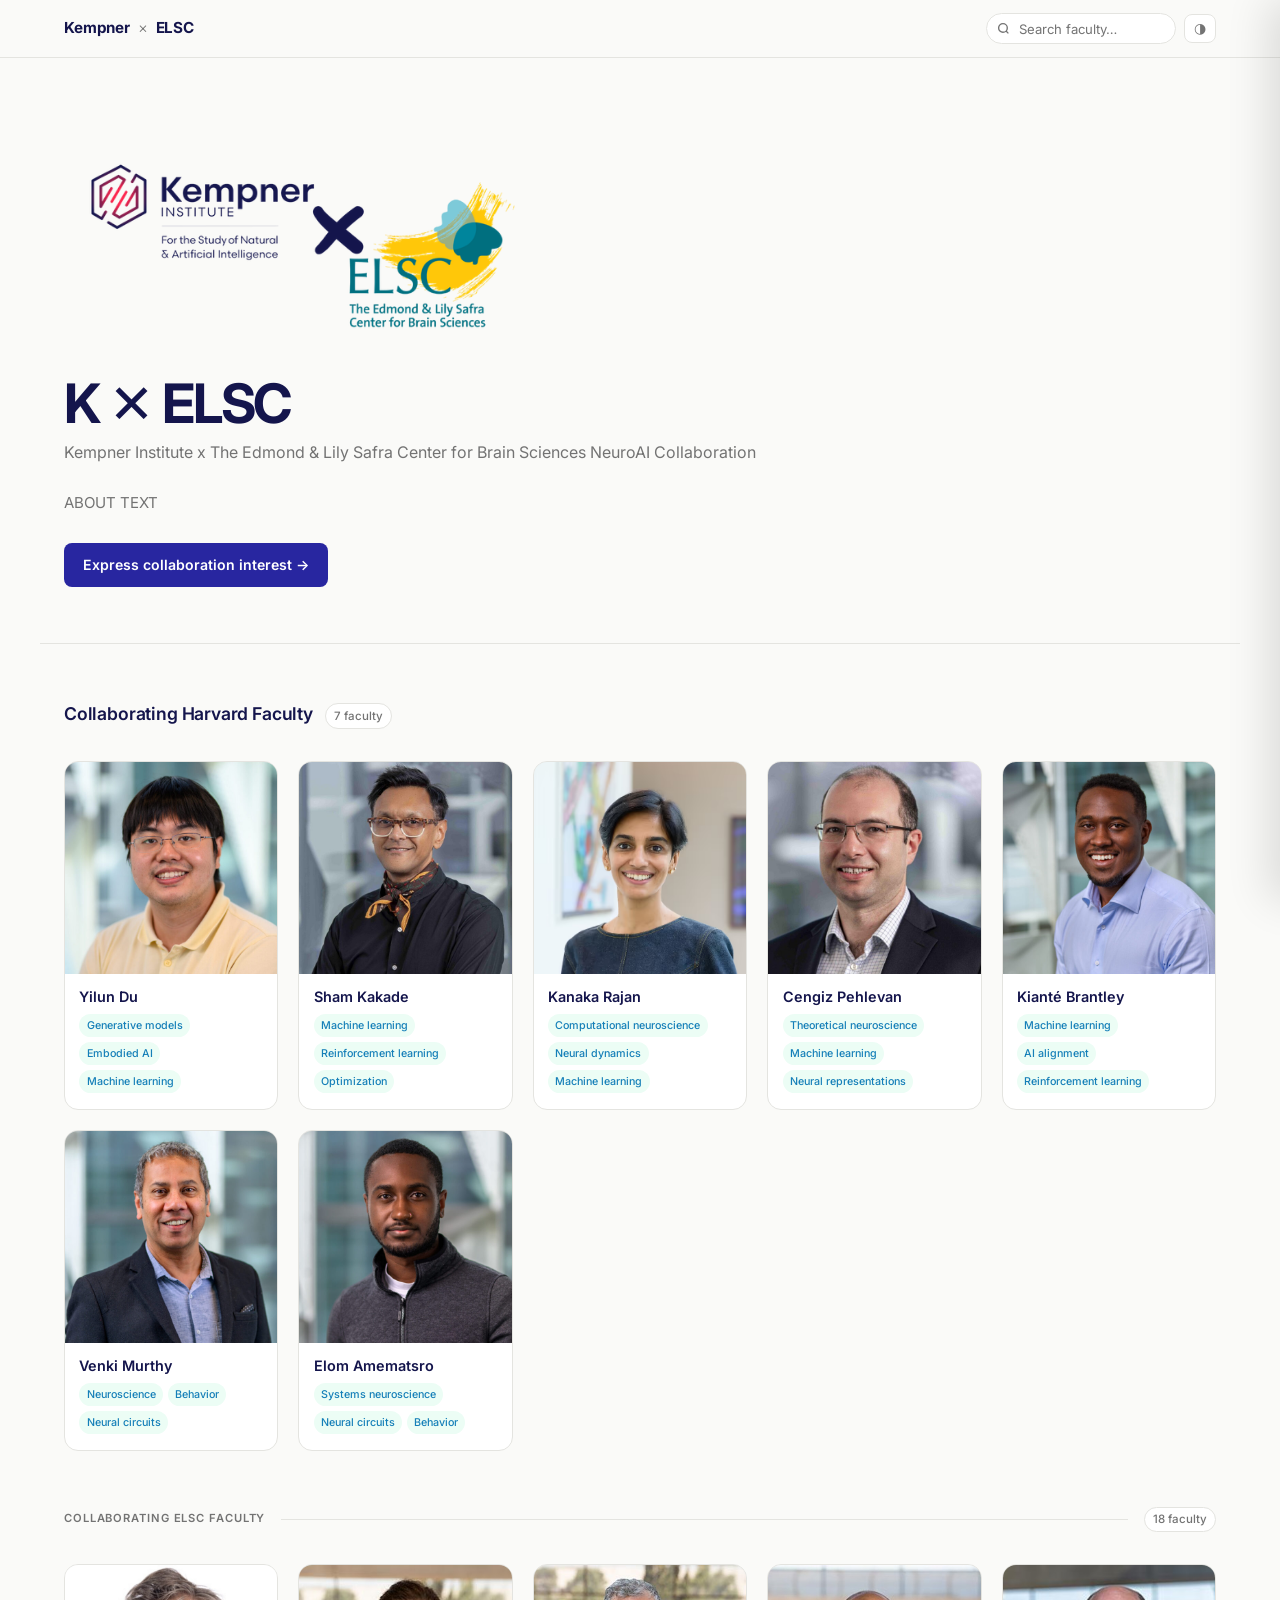
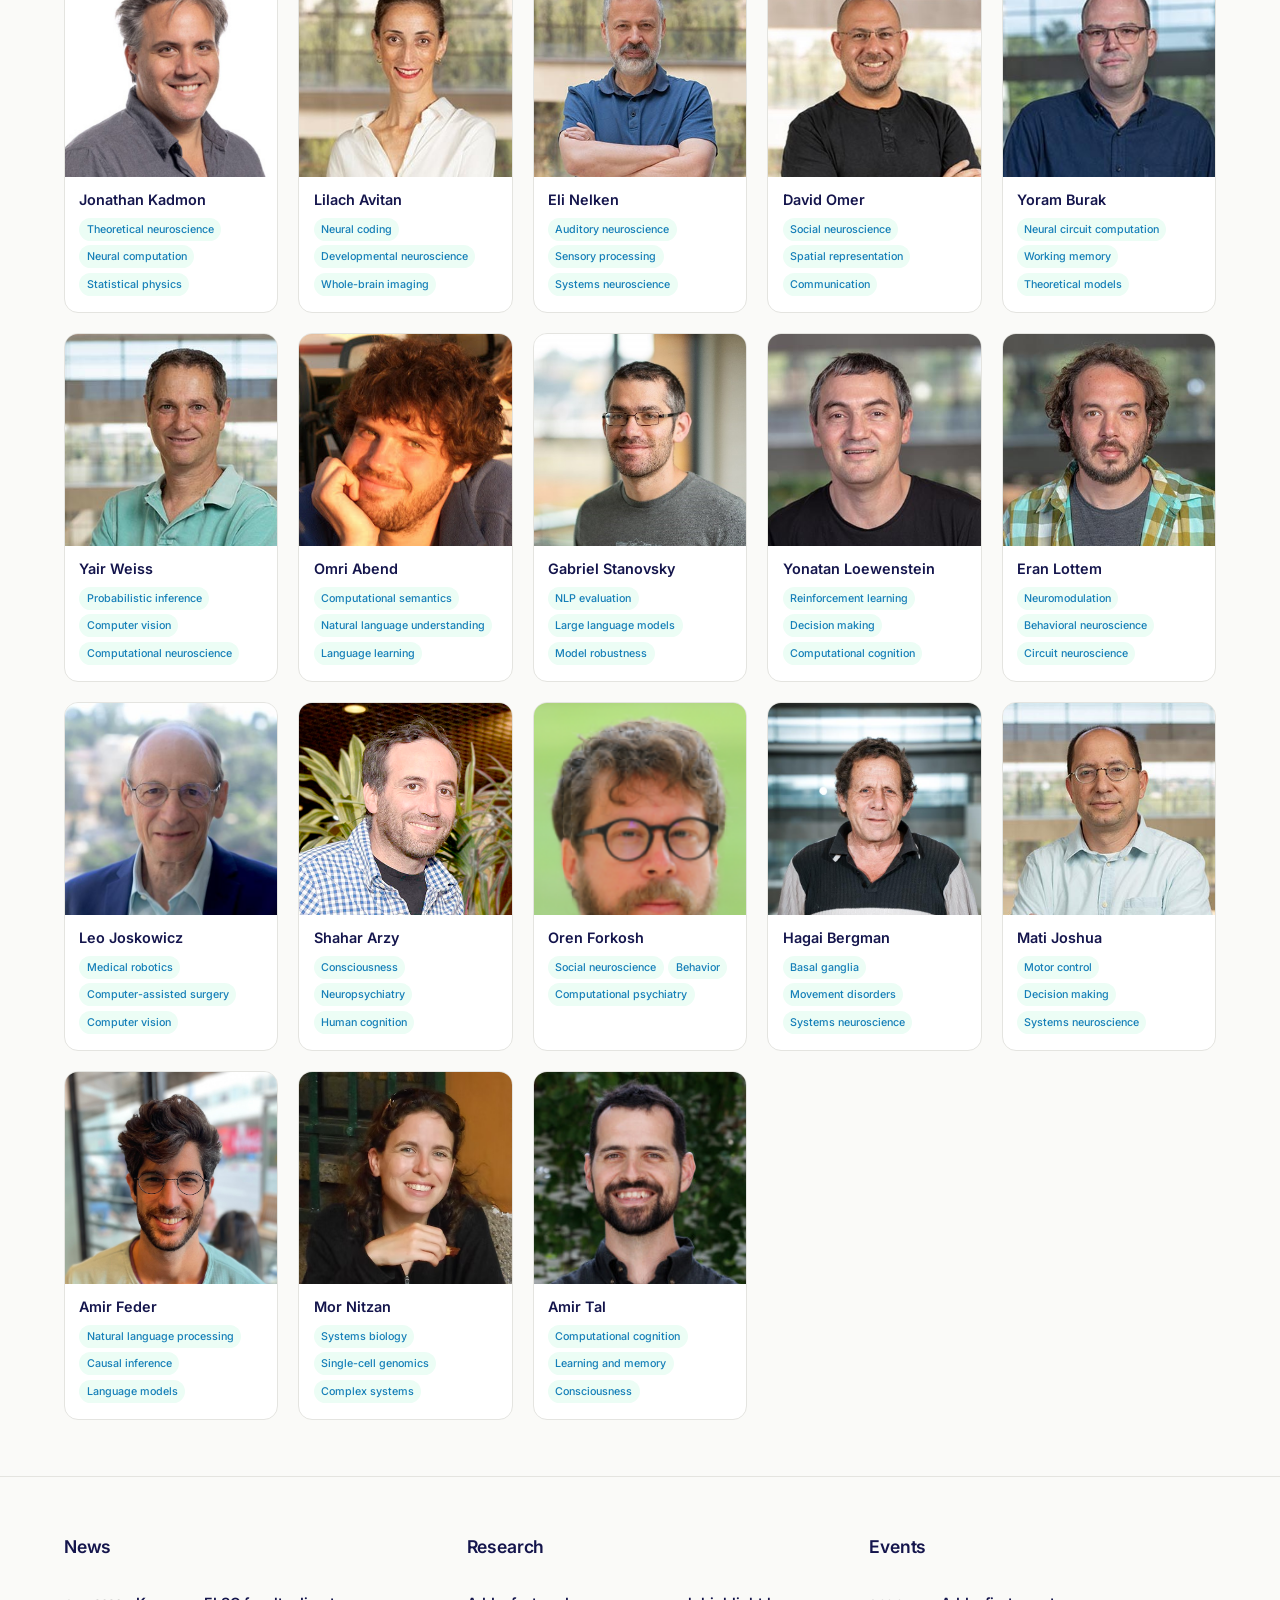
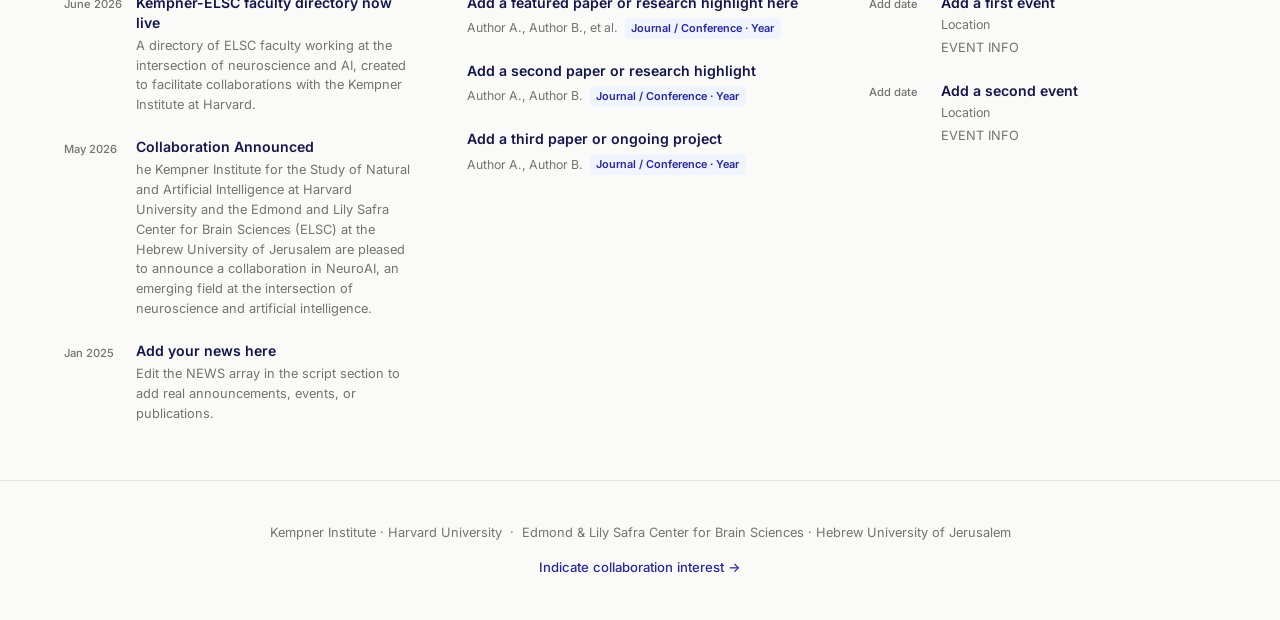
==== index.html @ b29d9f02 "editing website" ====
<!DOCTYPE html>
<html lang="en">
<head>
  <meta charset="UTF-8" />
  <meta name="viewport" content="width=device-width, initial-scale=1" />
  <title>Kempner Institute x The Edmond & Lily Safra Center for Brain Sciences at the Hebrew University</title>
  <link rel="preconnect" href="https://fonts.googleapis.com">
  <link href="https://fonts.googleapis.com/css2?family=Inter:wght@300;400;500;600;700&display=swap" rel="stylesheet">
  <style>
    :root {
      --bg: #fafaf8;
      --surface: #ffffff;
      --border: #e4e4e0;
      --ink: #14154C;
      --muted: #737373;
      --accent: #2826a0;
      --accent-bg: #eff4ff;
      --tag-bg: #ecfdf5;
      --tag-fg: #157fb8;
    }

    body[data-theme="dark"] {
      --bg: #1c1c35;
      --surface: #1c1c26;
      --border: #2c2c3a;
      --ink: #e8e8ea;
      --muted: #8a8a95;
      --accent: #7998d6;
      --accent-bg: #16213a;
      --tag-bg: #0a2318;
      --tag-fg: #3499d3;
    }

    *, *::before, *::after { box-sizing: border-box; margin: 0; padding: 0; }

    body {
      font-family: 'Inter', system-ui, -apple-system, sans-serif;
      background: var(--bg);
      color: var(--ink);
      line-height: 1.6;
      -webkit-font-smoothing: antialiased;
    }

    /* ── NAV ── */
    .nav {
      position: sticky;
      top: 0;
      z-index: 100;
      background: rgba(250,250,248,0.9);
      backdrop-filter: blur(14px);
      -webkit-backdrop-filter: blur(14px);
      border-bottom: 1px solid var(--border);
    }
    body[data-theme="dark"] .nav { background: rgba(17,17,24,0.9); }

    .nav-inner {
      max-width: 1200px;
      margin: 0 auto;
      padding: 0.8rem 1.5rem;
      display: flex;
      align-items: center;
      justify-content: space-between;
      gap: 1rem;
    }
    .nav-brand {
      font-weight: 700;
      font-size: 0.95rem;
      letter-spacing: -0.01em;
      color: var(--ink);
    }
    .nav-brand .x { color: var(--muted); font-weight: 300; margin: 0 0.25rem; }
    .nav-actions { display: flex; align-items: center; gap: 0.5rem; }

    .search-wrap { position: relative; display: flex; align-items: center; }
    .search-icon {
      position: absolute;
      left: 0.65rem;
      color: var(--muted);
      pointer-events: none;
      display: flex;
    }
    #search {
      padding: 0.42rem 0.75rem 0.42rem 2rem;
      border-radius: 20px;
      border: 1px solid var(--border);
      background: var(--surface);
      color: var(--ink);
      font-family: inherit;
      font-size: 0.82rem;
      width: 190px;
      outline: none;
      transition: border-color 0.15s, box-shadow 0.15s;
    }
    #search:focus { border-color: var(--accent); box-shadow: 0 0 0 3px var(--accent-bg); }
    #search::placeholder { color: var(--muted); }

    #themeBtn {
      background: var(--surface);
      border: 1px solid var(--border);
      border-radius: 8px;
      padding: 0.42rem 0.55rem;
      cursor: pointer;
      color: var(--muted);
      font-size: 0.9rem;
      line-height: 1;
      transition: border-color 0.15s, color 0.15s;
      display: flex;
      align-items: center;
    }
    #themeBtn:hover { border-color: var(--accent); color: var(--ink); }

    /* ── HERO ── */
    .hero {
      max-width: 1200px;
      margin: 0 auto;
      padding: 5rem 1.5rem 3.5rem;
      border-bottom: 1px solid var(--border);
    }
    .hero-logos {
      display: flex;
      align-items: center;
      gap: 1.25rem;
      margin-bottom: 2.25rem;
    }
    .hero-logo {
      height: 200px;
      max-width: 600px;
      object-fit: contain;
      object-position: left center;
      display: block;
    }
    .hero-logo-x { color: var(--muted); font-size: 1.1rem; font-weight: 300; }
    /* Shown only when the logo image fails to load */
    .logo-fallback {
      display: none;
      font-size: 0.78rem;
      font-weight: 600;
      color: var(--muted);
      border: 1.5px dashed var(--border);
      padding: 0.3rem 0.7rem;
      border-radius: 6px;
      white-space: nowrap;
    }
    .hero h1 {
      font-size: clamp(2.2rem, 5vw, 3.4rem);
      font-weight: 700;
      letter-spacing: -0.04em;
      line-height: 1.1;
      margin-bottom: 0.4rem;
    }
    .hero-inst { font-size: 1rem; color: var(--muted); margin-bottom: 1.5rem; }
    .hero-desc {
      max-width: 560px;
      font-size: 0.94rem;
      color: var(--muted);
      line-height: 1.7;
      margin-bottom: 1.75rem;
    }
    .btn {
      display: inline-flex;
      align-items: center;
      gap: 0.35rem;
      padding: 0.65rem 1.2rem;
      background: var(--accent);
      color: #fff;
      border-radius: 8px;
      font-size: 0.88rem;
      font-weight: 600;
      text-decoration: none;
      transition: opacity 0.15s;
      font-family: inherit;
    }
    .btn:hover { opacity: 0.88; }

    /* ── SECTIONS ── */
    .section { padding: 3.5rem 0; }
    .section + .section { border-top: 1px solid var(--border); }
    .section-inner { max-width: 1200px; margin: 0 auto; padding: 0 1.5rem; }
    .section-head {
      display: flex;
      align-items: baseline;
      gap: 0.75rem;
      margin-bottom: 2rem;
    }
    .section-title { font-size: 1.1rem; font-weight: 600; letter-spacing: -0.01em; }
    .badge {
      font-size: 0.72rem;
      font-weight: 500;
      color: var(--muted);
      background: var(--surface);
      border: 1px solid var(--border);
      padding: 0.15rem 0.5rem;
      border-radius: 20px;
    }

    /* ── INSTITUTION DIVIDER ── */
    .inst-divider {
      display: flex;
      align-items: center;
      gap: 1rem;
      margin: 3.5rem 0 2rem;
    }
    .inst-divider-label {
      font-size: 0.7rem;
      font-weight: 600;
      letter-spacing: 0.08em;
      text-transform: uppercase;
      color: var(--muted);
      white-space: nowrap;
    }
    .inst-divider-line {
      flex: 1;
      height: 1px;
      background: var(--border);
    }

    /* ── FACULTY GRID ── */
    .grid {
      display: grid;
      grid-template-columns: repeat(auto-fill, minmax(200px, 1fr));
      gap: 1.25rem;
    }
    .card {
      background: var(--surface);
      border: 1px solid var(--border);
      border-radius: 14px;
      overflow: hidden;
      cursor: pointer;
      transition: transform 0.18s ease, box-shadow 0.18s ease, border-color 0.18s ease;
    }
    .card:hover {
      transform: translateY(-4px);
      box-shadow: 0 8px 24px rgba(0,0,0,0.09);
      border-color: var(--accent);
    }
    body[data-theme="dark"] .card:hover { box-shadow: 0 8px 24px rgba(0,0,0,0.35); }

    .card-photo {
      width: 100%;
      aspect-ratio: 1;
      object-fit: cover;
      object-position: center top;
      display: block;
      background: var(--border);
    }
    .card-body { padding: 0.85rem 0.9rem 1rem; }
    .card-name { font-size: 0.9rem; font-weight: 600; margin-bottom: 0.5rem; line-height: 1.3; }
    .card-tags { display: flex; flex-wrap: wrap; gap: 0.3rem; }
    .tag {
      font-size: 0.67rem;
      font-weight: 500;
      background: var(--tag-bg);
      color: var(--tag-fg);
      padding: 0.18rem 0.45rem;
      border-radius: 20px;
    }

    /* ── TWO / THREE-COL ── */
    .two-col { display: grid; grid-template-columns: 1fr 1fr; gap: 5rem; }
    @media (max-width: 720px) { .two-col { grid-template-columns: 1fr; gap: 2.5rem; } }
    .three-col { display: grid; grid-template-columns: 1fr 1fr 1fr; gap: 3.5rem; }
    @media (max-width: 960px) { .three-col { grid-template-columns: 1fr 1fr; gap: 2.5rem; } }
    @media (max-width: 600px) { .three-col { grid-template-columns: 1fr; gap: 2rem; } }

    /* ── NEWS ── */
    .news-list { list-style: none; display: flex; flex-direction: column; gap: 1.4rem; }
    .news-item { display: flex; gap: 1rem; }
    .news-date {
      font-size: 0.7rem;
      font-weight: 500;
      color: var(--muted);
      white-space: nowrap;
      padding-top: 0.2rem;
      min-width: 56px;
    }
    .news-title {
      font-size: 0.88rem;
      font-weight: 600;
      color: var(--ink);
      text-decoration: none;
      line-height: 1.4;
      display: block;
    }
    .news-title:hover { color: var(--accent); }
    .news-text { font-size: 0.8rem; color: var(--muted); margin-top: 0.2rem; line-height: 1.55; }

    /* ── RESEARCH ── */
    .research-list { list-style: none; display: flex; flex-direction: column; gap: 1.4rem; }
    .research-title {
      font-size: 0.88rem;
      font-weight: 600;
      color: var(--ink);
      text-decoration: none;
      line-height: 1.4;
      display: block;
    }
    .research-title:hover { color: var(--accent); }
    .research-meta {
      display: flex;
      align-items: center;
      flex-wrap: wrap;
      gap: 0.45rem;
      margin-top: 0.3rem;
    }
    .research-authors { font-size: 0.77rem; color: var(--muted); }
    .research-venue {
      font-size: 0.68rem;
      font-weight: 600;
      color: var(--accent);
      background: var(--accent-bg);
      padding: 0.12rem 0.4rem;
      border-radius: 4px;
    }

    /* ── EVENTS ── */
    .events-list { list-style: none; display: flex; flex-direction: column; gap: 1.4rem; }
    .event-item { display: flex; gap: 1rem; }
    .event-date {
      font-size: 0.7rem;
      font-weight: 500;
      color: var(--muted);
      white-space: nowrap;
      padding-top: 0.2rem;
      min-width: 56px;
    }
    .event-title {
      font-size: 0.88rem;
      font-weight: 600;
      color: var(--ink);
      text-decoration: none;
      line-height: 1.4;
      display: block;
    }
    .event-title:hover { color: var(--accent); }
    .event-location {
      font-size: 0.78rem;
      color: var(--muted);
      margin-top: 0.15rem;
    }
    .event-text { font-size: 0.8rem; color: var(--muted); margin-top: 0.2rem; line-height: 1.55; }

    /* ── OVERLAY + PEEK ── */
    .overlay {
      position: fixed;
      inset: 0;
      background: rgba(0,0,0,0.25);
      opacity: 0;
      pointer-events: none;
      transition: opacity 0.25s;
      z-index: 200;
    }
    .overlay.show { opacity: 1; pointer-events: auto; }

    .peek {
      position: fixed;
      top: 0; right: 0;
      height: 100%;
      width: min(420px, 100vw);
      background: var(--surface);
      border-left: 1px solid var(--border);
      box-shadow: -12px 0 40px rgba(0,0,0,0.12);
      transform: translateX(100%);
      transition: transform 0.3s cubic-bezier(0.4,0,0.2,1);
      z-index: 300;
      display: flex;
      flex-direction: column;
      overflow-y: auto;
    }
    body[data-theme="dark"] .peek { box-shadow: -12px 0 40px rgba(0,0,0,0.4); }
    .peek.open { transform: translateX(0); }

    .peek-topbar {
      position: sticky;
      top: 0;
      z-index: 1;
      background: var(--surface);
      border-bottom: 1px solid var(--border);
      padding: 0.65rem 0.75rem;
      display: flex;
      justify-content: flex-end;
    }
    .peek-close {
      background: none;
      border: 1px solid var(--border);
      border-radius: 6px;
      padding: 0.3rem 0.55rem;
      cursor: pointer;
      color: var(--muted);
      font-size: 0.85rem;
      line-height: 1;
      transition: background 0.1s, color 0.1s;
    }
    .peek-close:hover { background: var(--bg); color: var(--ink); }

    .peek-photo {
      width: 100%;
      aspect-ratio: 1;
      object-fit: cover;
      object-position: center top;
      display: block;
      background: var(--border);
    }
    .peek-content {
      padding: 1.25rem;
      flex: 1;
      display: flex;
      flex-direction: column;
      gap: 0.75rem;
    }
    .peek-name { font-size: 1.3rem; font-weight: 700; letter-spacing: -0.02em; line-height: 1.2; }
    .peek-links { display: flex; flex-wrap: wrap; gap: 0.4rem; }
    .peek-link {
      font-size: 0.78rem;
      font-weight: 500;
      color: var(--accent);
      text-decoration: none;
      background: var(--accent-bg);
      padding: 0.28rem 0.6rem;
      border-radius: 6px;
      transition: opacity 0.15s;
    }
    .peek-link:hover { opacity: 0.8; }
    .peek-summary { font-size: 0.86rem; color: var(--muted); line-height: 1.7; flex: 1; }
    .peek-cta {
      display: block;
      text-align: center;
      padding: 0.75rem;
      background: var(--accent);
      color: #fff;
      border-radius: 8px;
      font-size: 0.88rem;
      font-weight: 600;
      text-decoration: none;
      transition: opacity 0.15s;
      margin-top: auto;
    }
    .peek-cta:hover { opacity: 0.88; }

    /* ── FOOTER ── */
    footer { border-top: 1px solid var(--border); padding: 2.5rem 1.5rem; text-align: center; }
    .footer-inner { max-width: 1200px; margin: 0 auto; }
    .footer-orgs { font-size: 0.8rem; color: var(--muted); line-height: 1.9; }
    .footer-link {
      display: inline-block;
      margin-top: 0.75rem;
      font-size: 0.82rem;
      color: var(--accent);
      text-decoration: none;
      font-weight: 500;
    }
    .footer-link:hover { text-decoration: underline; }

    /* ── RESPONSIVE ── */
    @media (max-width: 580px) {
      .grid { grid-template-columns: repeat(auto-fill, minmax(155px, 1fr)); }
      #search { width: 130px; }
    }
  </style>
</head>

<body>

<nav class="nav">
  <div class="nav-inner">
    <span class="nav-brand">Kempner <span class="x">×</span> ELSC</span>
    <div class="nav-actions">
      <div class="search-wrap">
        <span class="search-icon">
          <svg width="13" height="13" viewBox="0 0 24 24" fill="none" stroke="currentColor" stroke-width="2.5">
            <circle cx="11" cy="11" r="8"/><line x1="21" y1="21" x2="16.65" y2="16.65"/>
          </svg>
        </span>
        <input id="search" type="search" placeholder="Search faculty…">
      </div>
      <button id="themeBtn" title="Toggle dark mode" aria-label="Toggle dark mode">◑</button>
    </div>
  </div>
</nav>

<div class="hero">
  <!-- Add logo files to images/huji-logo.png and images/kempner-logo.png -->
  <div class="hero-logos">
    <img src="images/KELSC.png" alt="Kempner Institute, Harvard" class="hero-logo"
         onerror="this.style.display='none';this.nextElementSibling.style.display='inline-block'">
    <!-- Second logo (uncomment to restore two-logo layout):
    <span class="hero-logo-x">×</span>
    <img src="images/ELSC-stacked.png" alt="Hebrew University of Jerusalem" class="hero-logo"
         onerror="this.style.display='none';this.nextElementSibling.style.display='inline-block'">
    <span class="logo-fallback">Kempner</span>
    <span class="logo-fallback">ELSC</span>
    -->
  </div>
  <h1>K ✕ ELSC</h1>
  <p class="hero-inst">Kempner Institute x The Edmond & Lily Safra Center for Brain Sciences NeuroAI Collaboration</p>
  <p class="hero-desc">
    ABOUT TEXT 
  </p>
  <a class="btn" href="https://forms.gle/WtfYGuhhZtTuePtv6" target="_blank" rel="noopener">
    Express collaboration interest →
  </a>
</div>

<section class="section">
  <div class="section-inner">
    <div class="section-head">
      <h2 class="section-title">Collaborating Harvard Faculty</h2>
      <span class="badge" id="harvardBadge"></span>
    </div>
    <div class="grid" id="harvardGrid"></div>

    <div class="inst-divider">
      <span class="inst-divider-label">Collaborating ELSC Faculty</span>
      <span class="inst-divider-line"></span>
      <span class="badge" id="hujiBadge"></span>
    </div>
    <div class="grid" id="hujiGrid"></div>
  </div>
</section>

<section class="section">
  <div class="section-inner">
    <div class="three-col">
      <div>
        <div class="section-head"><h2 class="section-title">News</h2></div>
        <ul class="news-list" id="newsList"></ul>
      </div>
      <div>
        <div class="section-head"><h2 class="section-title">Research</h2></div>
        <ul class="research-list" id="researchList"></ul>
      </div>
      <div>
        <div class="section-head"><h2 class="section-title">Events</h2></div>
        <ul class="events-list" id="eventsList"></ul>
      </div>
    </div>
  </div>
</section>

<footer>
  <div class="footer-inner">
    <p class="footer-orgs">
      Kempner Institute · Harvard University
      &nbsp;·&nbsp;
      Edmond &amp; Lily Safra Center for Brain Sciences · Hebrew University of Jerusalem
    </p>
    <a class="footer-link" href="https://forms.gle/WtfYGuhhZtTuePtv6" target="_blank" rel="noopener">
      Indicate collaboration interest →
    </a>
  </div>
</footer>

<!-- Side Peek Panel -->
<div class="overlay" id="overlay"></div>
<aside class="peek" id="peek">
  <div class="peek-topbar">
    <button class="peek-close" id="peekClose">✕</button>
  </div>
  <img class="peek-photo" id="peekPhoto" src="" alt="">
  <div class="peek-content">
    <h2 class="peek-name" id="peekName"></h2>
    <div class="peek-links" id="peekLinks"></div>
    <p class="peek-summary" id="peekSummary"></p>
    <a class="peek-cta" href="https://forms.gle/WtfYGuhhZtTuePtv6" target="_blank" rel="noopener">
      I'm interested in collaborating →
    </a>
  </div>
</aside>

<script>
// ── FACULTY DATA ──────────────────────────────────────────────────────────────
// To add a faculty member, copy one object and fill in the fields.
const FACULTY = [
  {
    id: "kadmon",
    name: "Jonathan Kadmon",
    photo: "images/jonathan-kadmon.jpg",
    tags: ["Theoretical neuroscience", "Neural computation", "Statistical physics"],
    summary: "Research at the intersection of theoretical neuroscience, machine learning, and statistical physics, studying how collective computation and cognition emerge in large neural networks.",
    lab: "https://elsc.huji.ac.il/people-directory/faculty-members/jonathan-kadmon/",
    github: "",
    scholar: "https://scholar.google.com/citations?user=77MU6_sAAAAJ&hl=en"
  },
  {
    id: "avitan",
    name: "Lilach Avitan",
    photo: "images/lilach-avitan.jpg",
    tags: ["Neural coding", "Developmental neuroscience", "Whole-brain imaging"],
    summary: "Avitan studies how neural activity in the developing brain encodes sensory information and drives behavior, using larval zebrafish as a model system. Her lab combines whole-brain neural recordings, behavioral analysis, and computational methods to uncover principles of neural coding and circuit development.",
    lab: "https://elsc.huji.ac.il/people-directory/faculty-members/lilach-avitan/",
    github: "",
    scholar: "https://scholar.google.com/citations?user=gapEMwoAAAAJ&hl=en"
  },
  {
    id: "elkan",
    name: "Eli Nelken",
    photo: "images/eli_nelken.jpg",
    tags: ["Auditory neuroscience", "Sensory processing", "Systems neuroscience"],
    summary: "Nelken studies how the auditory system encodes and interprets sound, combining electrophysiology, computational modeling, and systems neuroscience approaches. His work investigates how neural circuits process complex sensory environments and adapt to natural acoustic signals.",
    lab: "https://elsc.huji.ac.il/people-directory/faculty-members/israel-nelken/",
    github: "",
    scholar: "https://scholar.google.com/citations?user=6_UmGu0AAAAJ&hl=en"
  },
  {
    id: "omer",
    name: "David Omer",
    photo: "images/david-omer.jpg",
    tags: ["Social neuroscience", "Spatial representation", "Communication"],
    summary: "Omer's research bridges systems neuroscience, social cognition, and communication. By studying how primate brains encode space, social interactions, and individual-specific vocal signals, his work sheds light on neural computations underlying navigation, social behavior, and the evolutionary roots of communication.",
    lab: "https://www.omerlab.org/",
    github: "",
    scholar: "https://scholar.google.com/citations?user=hyv6G4cAAAAJ&hl=en"
  },
  {
    id: "burak",
    name: "Yoram Burak",
    photo: "images/yoram-burak.jpg",
    tags: ["Neural circuit computation", "Working memory", "Theoretical models"],
    summary: "Burak's group studies how neural circuits implement biologically relevant computations, including sensory inference, short-term memory maintenance, and motor control. His work emphasizes theoretical and computational models that link circuit dynamics to function.",
    lab: "https://www.buraklab.me/",
    github: "",
    scholar: "https://scholar.google.com/citations?user=rd5lkRkAAAAJ&hl=en"
  },
  {
    id: "weiss",
    name: "Yair Weiss",
    photo: "images/weiss-yair.jpg",
    tags: ["Probabilistic inference", "Computer vision", "Computational neuroscience"],
    summary: "Weiss works at the intersection of computational neuroscience, machine learning, and computer vision. He is known for foundational contributions to probabilistic inference, visual perception, and learning algorithms that inform how biological and artificial systems interpret sensory data.",
    lab: "https://www.cs.huji.ac.il/~yweiss/",
    github: "",
    scholar: "https://scholar.google.co.il/citations?hl=en&user=9DXQi8gAAAAJ"
  },
  {
    id: "abend",
    name: "Omri Abend",
    photo: "images/omri-abend.jpg",
    tags: ["Computational semantics", "Natural language understanding", "Language learning"],
    summary: "Abend studies semantic representation from a computational perspective. His research connects formal semantics with statistical learning and language technologies such as machine translation and information extraction, and includes computational modeling of language acquisition.",
    lab: "https://www.cs.huji.ac.il/~oabend/",
    github: "",
    scholar: "https://scholar.google.com/citations?user=BD_hRzYAAAAJ&hl=en"
  },
  {
    id: "stanovsky",
    name: "Gabriel Stanovsky",
    photo: "images/gabriel-stanovsky.jpg",
    tags: ["NLP evaluation", "Large language models", "Model robustness"],
    summary: "Stanovsky's research focuses on natural language processing, with an emphasis on evaluation, robustness, and behavioral analysis of large language models. His work addresses how NLP systems should be tested, interpreted, and trusted in real-world settings.",
    lab: "https://gabrielstanovsky.github.io/",
    github: "https://github.com/gabrielStanovsky",
    scholar: "https://scholar.google.com/citations?user=AtkvBFYAAAAJ&hl=en"
  },
  {
    id: "loewenstein",
    name: "Yonatan Loewenstein",
    photo: "images/yonatan-loewenstein.jpg",
    tags: ["Reinforcement learning", "Decision making", "Computational cognition"],
    summary: "Loewenstein studies learning and decision-making at the intersection of computation, cognition, and neuroscience. Using reinforcement learning and theoretical models, he investigates how adaptive behavior emerges through interaction with the environment and how these processes are constrained by neural systems.",
    lab: "https://loewenstein.huji.ac.il/",
    github: "",
    scholar: "https://scholar.google.com/citations?user=Isnd7NgAAAAJ&hl=en"
  },
  {
    id: "lottem",
    name: "Eran Lottem",
    photo: "images/eran-lotem.jpg",
    tags: ["Neuromodulation", "Behavioral neuroscience", "Circuit neuroscience"],
    summary: "Lottem investigates how neuromodulatory systems shape learning, motivation, and adaptive behavior. Using in vivo recordings and circuit-level manipulations, his lab studies how internal brain states influence cognition and decision-making.",
    lab: "https://elsc.huji.ac.il/people-directory/faculty-members/eran-lottem/",
    github: "",
    scholar: "https://scholar.google.com/citations?user=1XwzF0EAAAAJ&hl=en"
  },
  {
    id: "joskowicz",
    name: "Leo Joskowicz",
    photo: "images/leo-josko.jpg",
    tags: ["Medical robotics", "Computer-assisted surgery", "Computer vision"],
    summary: "Joskowicz develops computational and robotic systems for image-guided interventions and computer-assisted surgery. His work integrates medical imaging, computer vision, and robotics to improve precision and safety in clinical procedures.",
    lab: "https://www.cs.huji.ac.il/~josko/",
    github: "",
    scholar: "https://scholar.google.com/citations?user=PoyxglsAAAAJ&hl=en"
  },
  {
    id: "arzy",
    name: "Shahar Arzy",
    photo: "images/shahar-arzy.jpg",
    tags: ["Consciousness", "Neuropsychiatry", "Human cognition"],
    summary: "Arzy investigates the neural basis of self-consciousness, memory, and human experience at the intersection of neurology, psychiatry, and cognitive neuroscience. His work combines clinical observations, neuroimaging, and computational approaches to study perception and the sense of self.",
    lab: "https://www.neuropsychiatrylab.com/",
    github: "",
    scholar: "https://scholar.google.com/citations?user=REJXK9IAAAAJ&hl=en"
  },
  {
    id: "forkosh",
    name: "Oren Forkosh",
    photo: "images/oren-forkosh.png",
    tags: ["Social neuroscience", "Behavior", "Computational psychiatry"],
    summary: "Forkosh studies the neural and computational mechanisms underlying social behavior and psychiatric disorders. His research combines behavioral assays, neural recordings, and machine learning approaches to uncover how brain circuits regulate social interactions.",
    lab: "https://www.forkoshlab.com/",
    github: "https://github.com/OrenForkosh",
    scholar: "https://scholar.google.com/citations?user=B5P3zsoAAAAJ&hl=en"
  },
  {
    id: "bergman",
    name: "Hagai Bergman",
    photo: "images/hagai-bergman.png",
    tags: ["Basal ganglia", "Movement disorders", "Systems neuroscience"],
    summary: "Bergman is known for pioneering work on the basal ganglia and their role in motor control and decision-making. His research combines electrophysiology, computational analysis, and clinical neuroscience to better understand disorders such as Parkinson’s disease.",
    lab: "https://elsc.huji.ac.il/people-directory/faculty-members/hagai-bergman/",
    github: "",
    scholar: "https://scholar.google.com/citations?user=B4gaBMwAAAAJ&hl=en"
  },
  {
    id: "joshua",
    name: "Mati Joshua",
    photo: "images/mati-joshua.jpg",
    tags: ["Motor control", "Decision making", "Systems neuroscience"],
    summary: "Joshua studies how neural circuits support motor learning, timing, and decision-making. His research combines electrophysiology and behavioral neuroscience to understand how the brain selects and refines actions.",
    lab: "https://elsc.huji.ac.il/people-directory/faculty-members/mati-joshua/",
    github: "",
    scholar: "https://scholar.google.com/citations?user=rZVeNEYAAAAJ&hl=en"
  },
   {
    id: "feder",
    name: "Amir Feder",
    photo: "images/amir-feder.jpg",
    tags: ["Natural language processing", "Causal inference", "Language models"],
    summary: "Feder develops methods that integrate causal reasoning with natural language processing and large language models. His work focuses on understanding human behavior through language and building NLP systems that support scientific and social inquiry.",
    lab: "https://www.amirfeder.com/",
    github: "https://github.com/amirfeder",
    scholar: "https://scholar.google.com/citations?user=ERwoPLIAAAAJ&hl=en&authuser=1"
  },
  {
    id: "nitzan",
    name: "Mor Nitzan",
    photo: "images/mor-nitzan.avif",
    tags: ["Systems biology", "Single-cell genomics", "Complex systems"],
    summary: "Nitzan studies how collective behavior and self-organization emerge in multicellular biological systems. Her research combines machine learning, dynamical systems, and computational biology to infer cellular interactions and large-scale biological structure from single-cell data.",
    lab: "https://www.nitzanlab.com/",
    github: "https://github.com/nitzanlab",
    scholar: "https://scholar.google.com/citations?user=D7WH8ksAAAAJ&hl=en"
  },
  {
    id: "tal",
    name: "Amir Tal",
    photo: "images/amir-tal.jpg",
    tags: ["Computational cognition", "Learning and memory", "Consciousness"],
    summary: "Tal studies implicit and nonconscious processes underlying learning, memory, and higher-order cognition. His research explores how knowledge is automatically acquired and reorganized through interaction with the environment, including through humor and social cognition.",
    lab: "",
    github: "",
    scholar: "https://scholar.google.com/citations?user=adoHflgAAAAJ&hl=en"
  },
];

// ── NEWS DATA ─────────────────────────────────────────────────────────────────
// Add items: { date: "Mon YYYY", title, text, url }
const NEWS = [
  {
    date: "June 2026",
    title: "Kempner-ELSC faculty directory now live",
    text: "A directory of ELSC faculty working at the intersection of neuroscience and AI, created to facilitate collaborations with the Kempner Institute at Harvard.",
    url: "#"
  },
  {
    date: "May 2026",
    title: "Collaboration Announced",
    text: "he Kempner Institute for the Study of Natural and Artificial Intelligence at Harvard University and the Edmond and Lily Safra Center for Brain Sciences (ELSC) at the Hebrew University of Jerusalem are pleased to announce a collaboration in NeuroAI, an emerging field at the intersection of neuroscience and artificial intelligence.",
    url: "https://kempnerinstitute.harvard.edu/news/kempner-safra-announce-neuroai-collaboration/"
  },
  {
    date: "Jan 2025",
    title: "Add your news here",
    text: "Edit the NEWS array in the script section to add real announcements, events, or publications.",
    url: "#"
  }
];

// ── RESEARCH DATA ─────────────────────────────────────────────────────────────
// Add papers: { title, authors, venue, url }
const RESEARCH = [
  {
    title: "Add a featured paper or research highlight here",
    authors: "Author A., Author B., et al.",
    venue: "Journal / Conference · Year",
    url: "#"
  },
  {
    title: "Add a second paper or research highlight",
    authors: "Author A., Author B.",
    venue: "Journal / Conference · Year",
    url: "#"
  },
  {
    title: "Add a third paper or ongoing project",
    authors: "Author A., Author B.",
    venue: "Journal / Conference · Year",
    url: "#"
  }
];

// ── HARVARD FACULTY DATA ──────────────────────────────────────────────────────
// Add Harvard/Kempner faculty the same way as HUJI above.
// Photos go in the images/ folder.
const HARVARD_FACULTY = [
  {
    id: "du",
    name: "Yilun Du",
    photo: "images/yilun-du.jpg",
    tags: ["Generative models", "Embodied AI", "Machine learning"],
    summary: "Du develops machine learning systems that learn structured representations of the physical and social world through interaction and generation. His research focuses on generative modeling, embodied intelligence, and building AI systems that can reason, plan, and adapt in complex environments.",
    lab: "https://embodied-minds-lab.github.io/",
    github: "https://github.com/yilundu",
    scholar: "https://scholar.google.com/citations?user=GRMMc_MAAAAJ&hl=en"
  },
  {
    id: "kakade",
    name: "Sham Kakade",
    photo: "images/sham-kakade.jpg",
    tags: ["Machine learning", "Reinforcement learning", "Optimization"],
    summary: "Kakade develops mathematical foundations for machine learning, reinforcement learning, and optimization. His work has contributed to modern approaches for efficient learning, decision-making, and large-scale AI systems.",
    lab: "https://shamulent.github.io/",
    github: "",
    scholar: "https://scholar.google.com/citations?user=wb-DKCIAAAAJ&hl=en"
  },
  {
    id: "rajan",
    name: "Kanaka Rajan",
    photo: "images/kanaka-rajan.avif",
    tags: ["Computational neuroscience", "Neural dynamics", "Machine learning"],
    summary: "Rajan develops theoretical and machine learning frameworks to understand how neural circuits generate flexible behavior and cognition. Her work bridges artificial and biological neural networks to study emergent computation in complex systems.",
    lab: "https://www.rajanlab.com/kanaka-rajan",
    github: "https://github.com/rajanlab/",
    scholar: "https://scholar.google.com/citations?user=IC6n33kAAAAJ&hl=en"
  },
  {
    id: "pehlevan",
    name: "Cengiz Pehlevan",
    photo: "images/cengiz-pehlevan.jpg",
    tags: ["Theoretical neuroscience", "Machine learning", "Neural representations"],
    summary: "Pehlevan studies the computational principles underlying learning and representation in neural systems. His research uses theoretical neuroscience and machine learning to understand how efficient representations emerge in biological and artificial networks.",
    lab: "https://seas.harvard.edu/about-us/directory?search=%22Cengiz%20Pehlevan%22",
    github: "https://github.com/Pehlevan-Group",
    scholar: "https://scholar.google.com/citations?user=veDLTPEAAAAJ&hl=en"
  },
  {
    id: "brantley",
    name: "Kianté Brantley",
    photo: "images/kiante-brantley.jpg",
    tags: ["Machine learning", "AI alignment", "Reinforcement learning"],
    summary: "Brantley works on machine learning systems that can learn efficiently and safely in complex environments. His research focuses on reinforcement learning, alignment, and adaptive decision-making in artificial agents.",
    lab: "https://xkianteb.github.io/",
    github: "https://github.com/xkianteb?tab=repositories",
    scholar: "https://scholar.google.com/citations?user=8S5AOggAAAAJ&hl=en"
  },
  {
    id: "murthy",
    name: "Venki Murthy",
    photo: "images/venki-murthy.jpg",
    tags: ["Neuroscience", "Behavior", "Neural circuits"],
    summary: "Murthy studies how neural circuits generate behavior, with a focus on sensory-guided actions and naturalistic behaviors. His lab combines large-scale recordings, imaging, and computational analysis to understand brain function during real-world tasks.",
    lab: "https://vnmurthylab.org/",
    github: "https://github.com/VNMurthyLab",
    scholar: "https://scholar.google.com/citations?user=vSeHOe4AAAAJ&hl=en"
  },
  {
    id: "amematsro",
    name: "Elom Amematsro",
    photo: "images/elom-amemastro.jpg",
    tags: ["Systems neuroscience", "Neural circuits", "Behavior"],
    summary: "Amematsro studies how neural circuits regulate behavior and internal brain states. His work combines systems neuroscience approaches with behavioral analysis to investigate how distributed neural activity shapes adaptive actions.",
    lab: "https://eaamematsro.github.io/",
    github: "https://github.com/eaamematsro",
    scholar: ""
  },
];

// ── RENDER FACULTY ────────────────────────────────────────────────────────────
function renderFaculty(data, gridId, badgeId) {
  const grid = document.getElementById(gridId);
  const badge = document.getElementById(badgeId);
  data.forEach(f => {
    const el = document.createElement('article');
    el.className = 'card';
    el.dataset.search = [f.name, ...f.tags].join(' ').toLowerCase();
    el.innerHTML = `
      <img class="card-photo" src="${f.photo || ''}" alt="${f.name}" loading="lazy">
      <div class="card-body">
        <div class="card-name">${f.name}</div>
        <div class="card-tags">${f.tags.map(t => `<span class="tag">${t}</span>`).join('')}</div>
      </div>
    `;
    el.addEventListener('click', () => openPeek(f));
    grid.appendChild(el);
  });
  badge.textContent = `${data.length} faculty`;
}

renderFaculty(HARVARD_FACULTY, 'harvardGrid', 'harvardBadge');
renderFaculty(FACULTY, 'hujiGrid', 'hujiBadge');

// ── EVENTS DATA ───────────────────────────────────────────────────────────────
// Add events: { date: "Mon YYYY", title, location, text, url }
const EVENTS = [
  {
    date: "Add date",
    title: "Add a first event",
    location: "Location",
    text: "EVENT INFO",
    url: "#"
  },
  {
    date: "Add date",
    title: "Add a second event",
    location: "Location",
    text: "EVENT INFO",
    url: "#"
  }
];

// ── RENDER NEWS ───────────────────────────────────────────────────────────────
const newsList = document.getElementById('newsList');
NEWS.forEach(n => {
  const li = document.createElement('li');
  li.className = 'news-item';
  li.innerHTML = `
    <span class="news-date">${n.date}</span>
    <div>
      <a class="news-title" href="${n.url}" target="_blank" rel="noopener">${n.title}</a>
      <p class="news-text">${n.text}</p>
    </div>
  `;
  newsList.appendChild(li);
});

// ── RENDER RESEARCH ───────────────────────────────────────────────────────────
const resList = document.getElementById('researchList');
RESEARCH.forEach(r => {
  const li = document.createElement('li');
  li.className = 'research-item';
  li.innerHTML = `
    <a class="research-title" href="${r.url}" target="_blank" rel="noopener">${r.title}</a>
    <div class="research-meta">
      <span class="research-authors">${r.authors}</span>
      <span class="research-venue">${r.venue}</span>
    </div>
  `;
  resList.appendChild(li);
});

// ── RENDER EVENTS ─────────────────────────────────────────────────────────────
const eventsList = document.getElementById('eventsList');
EVENTS.forEach(ev => {
  const li = document.createElement('li');
  li.className = 'event-item';
  li.innerHTML = `
    <span class="event-date">${ev.date}</span>
    <div>
      <a class="event-title" href="${ev.url}" target="_blank" rel="noopener">${ev.title}</a>
      ${ev.location ? `<p class="event-location">${ev.location}</p>` : ''}
      <p class="event-text">${ev.text}</p>
    </div>
  `;
  eventsList.appendChild(li);
});

// ── PEEK PANEL ────────────────────────────────────────────────────────────────
const peek        = document.getElementById('peek');
const overlay     = document.getElementById('overlay');
const peekName    = document.getElementById('peekName');
const peekPhoto   = document.getElementById('peekPhoto');
const peekLinks   = document.getElementById('peekLinks');
const peekSummary = document.getElementById('peekSummary');

function openPeek(f) {
  peekName.textContent = f.name;
  peekSummary.textContent = f.summary;
  peekPhoto.src = f.photo;
  peekPhoto.alt = f.name;
  peekLinks.innerHTML = '';
  if (f.lab)    peekLinks.innerHTML += `<a class="peek-link" href="${f.lab}" target="_blank" rel="noopener">Lab site</a>`;
  if (f.github) peekLinks.innerHTML += `<a class="peek-link" href="${f.github}" target="_blank" rel="noopener">GitHub</a>`;
  if (f.scholar) peekLinks.innerHTML += `<a class="peek-link" href="${f.scholar}" target="_blank" rel="noopener">Scholar</a>`;
  peek.classList.add('open');
  overlay.classList.add('show');
  history.pushState(null, '', `#${f.id}`);
}

function closePeek() {
  peek.classList.remove('open');
  overlay.classList.remove('show');
  history.pushState(null, '', location.pathname);
}

document.getElementById('peekClose').addEventListener('click', closePeek);
overlay.addEventListener('click', closePeek);
document.addEventListener('keydown', e => { if (e.key === 'Escape') closePeek(); });

if (location.hash) {
  const id = location.hash.slice(1);
  const f = [...FACULTY, ...HARVARD_FACULTY].find(f => f.id === id);
  if (f) openPeek(f);
}

// ── SEARCH ────────────────────────────────────────────────────────────────────
document.getElementById('search').addEventListener('input', function () {
  const q = this.value.toLowerCase();
  function filterGrid(gridId, badgeId) {
    let visible = 0;
    document.querySelectorAll(`#${gridId} .card`).forEach(card => {
      const show = card.dataset.search.includes(q);
      card.style.display = show ? '' : 'none';
      if (show) visible++;
    });
    document.getElementById(badgeId).textContent = `${visible} faculty`;
  }
  filterGrid('hujiGrid', 'hujiBadge');
  filterGrid('harvardGrid', 'harvardBadge');
});

// ── THEME ─────────────────────────────────────────────────────────────────────
document.getElementById('themeBtn').addEventListener('click', () => {
  const isDark = document.body.getAttribute('data-theme') === 'dark';
  if (isDark) document.body.removeAttribute('data-theme');
  else document.body.setAttribute('data-theme', 'dark');
});
</script>

</body>
</html>
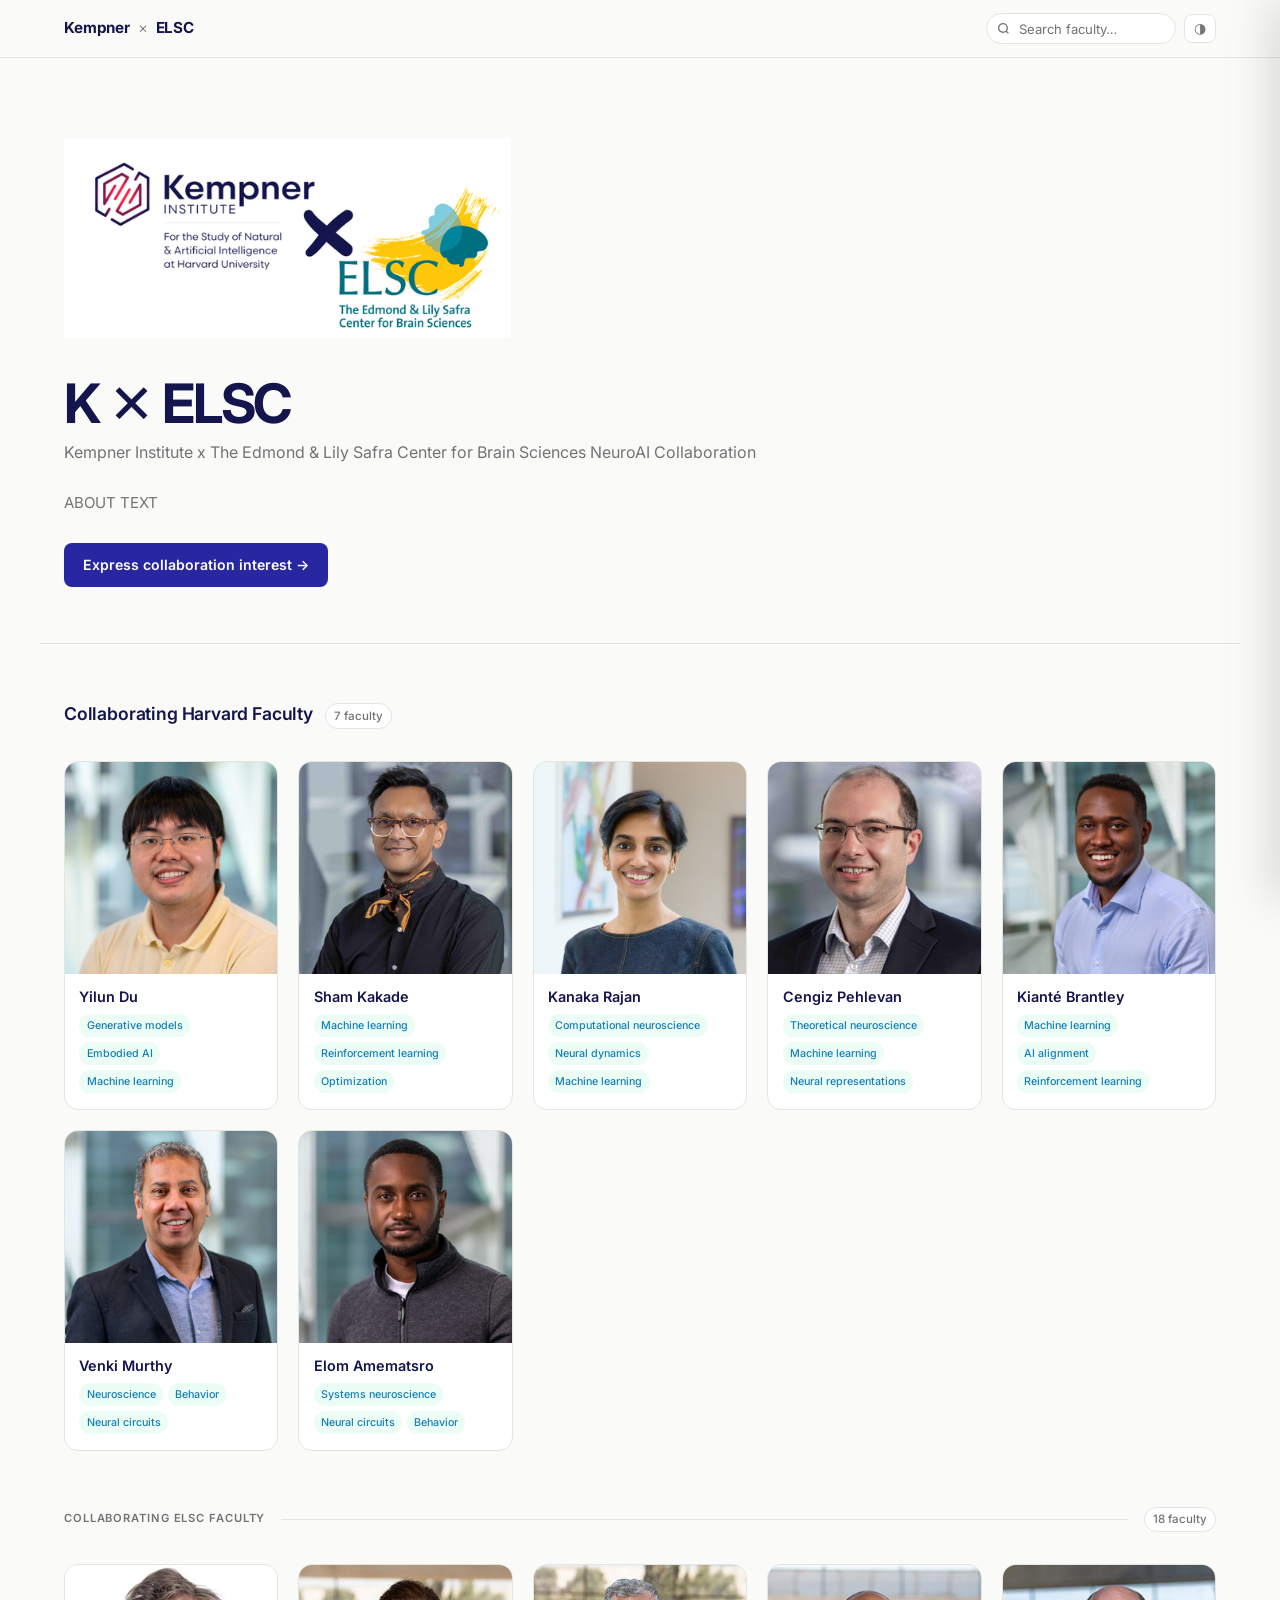
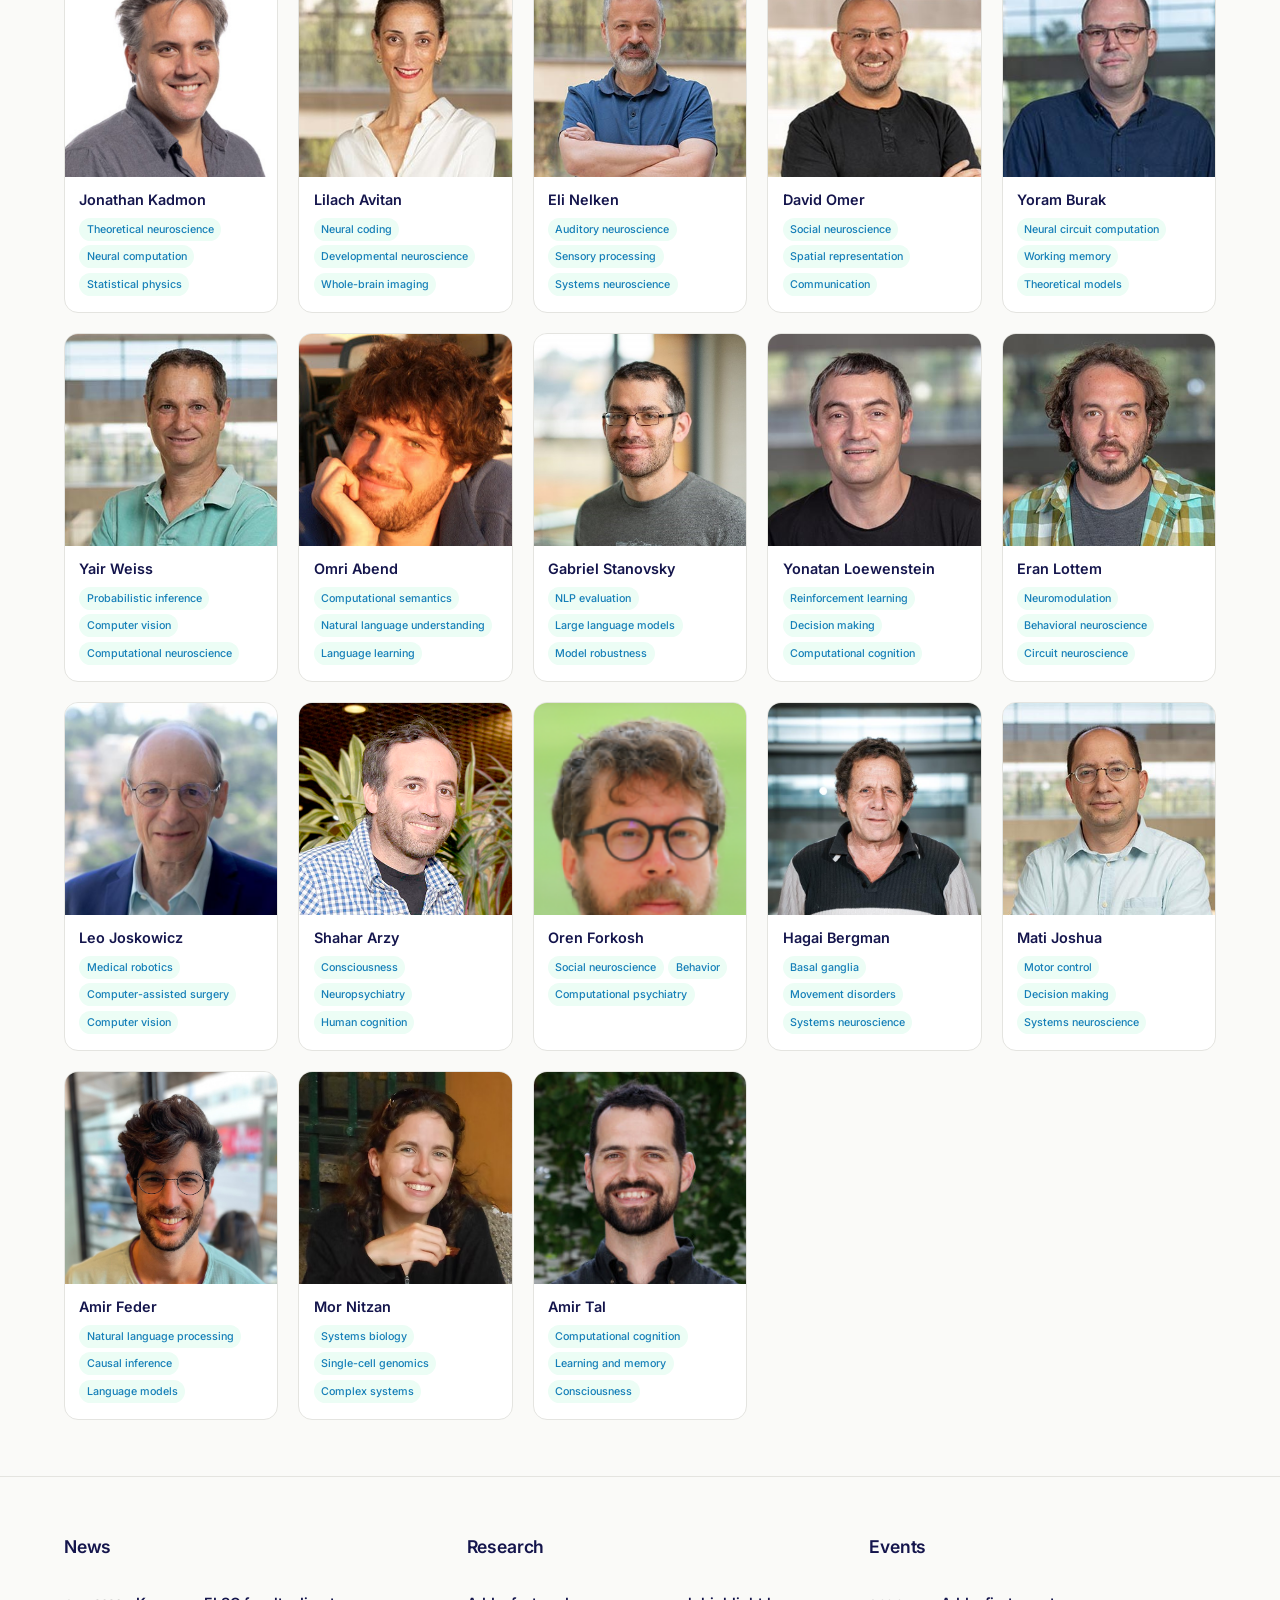
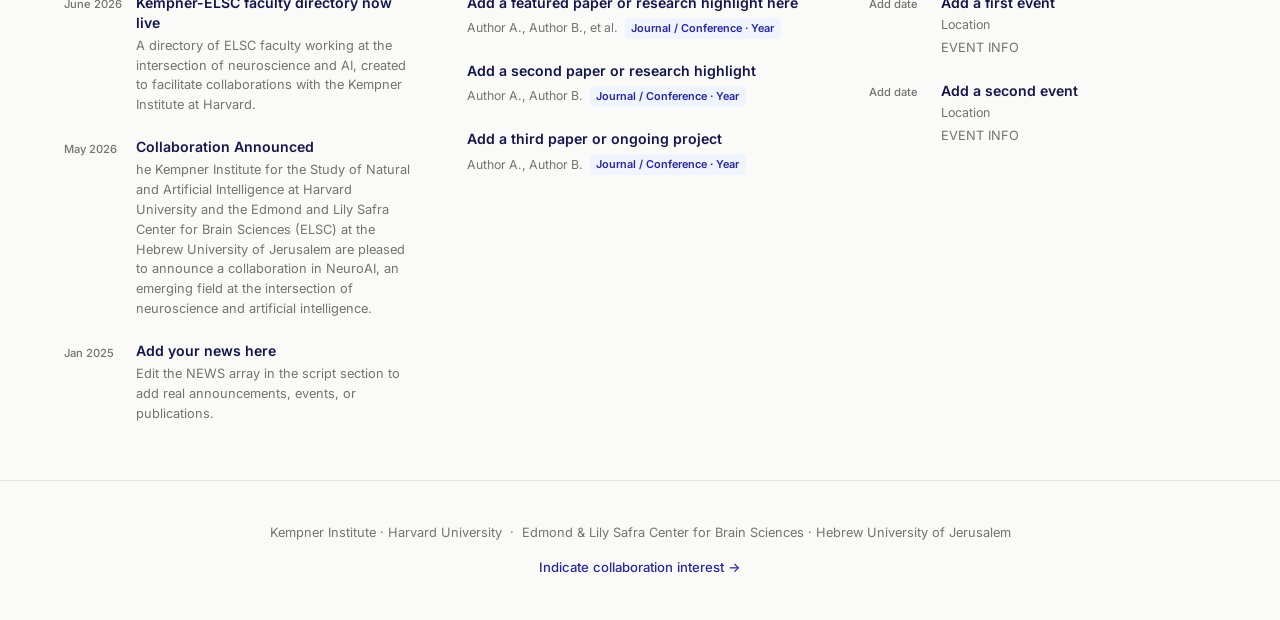
==== commit 250ee6e7: "logo update" ====
--- a/index.html
+++ b/index.html
@@ -480,7 +480,7 @@
 <div class="hero">
   <!-- Add logo files to images/huji-logo.png and images/kempner-logo.png -->
   <div class="hero-logos">
-    <img src="images/KELSC.png" alt="Kempner Institute, Harvard" class="hero-logo"
+    <img src="images/HUJI_ELSC_lockup.png" alt="Kempner Institute, Harvard" class="hero-logo"
          onerror="this.style.display='none';this.nextElementSibling.style.display='inline-block'">
     <!-- Second logo (uncomment to restore two-logo layout):
     <span class="hero-logo-x">×</span>
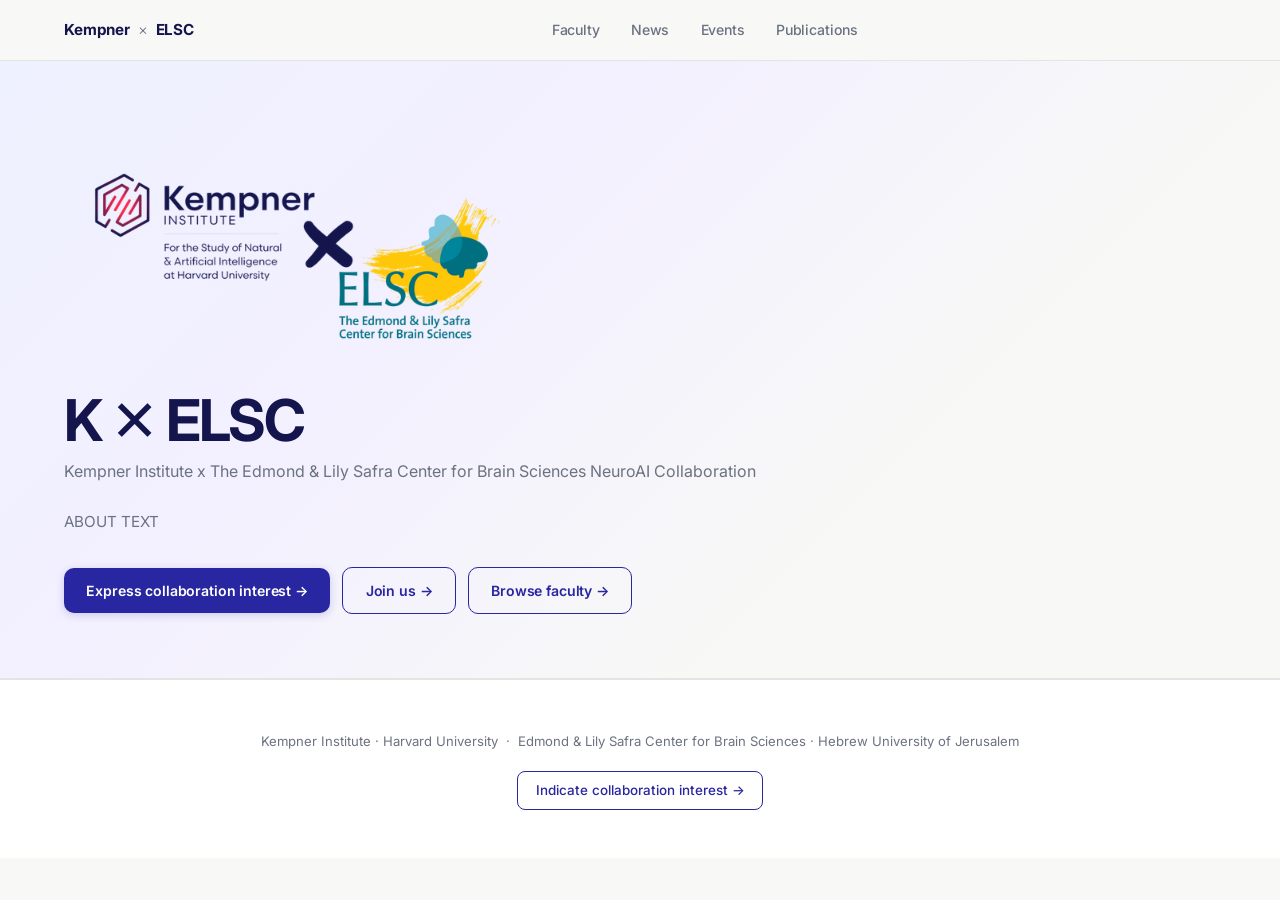
==== commit 1968e29b: "adding dynamic pages" ====
--- a/index.html
+++ b/index.html
@@ -6,535 +6,55 @@
   <title>Kempner Institute x The Edmond & Lily Safra Center for Brain Sciences at the Hebrew University</title>
   <link rel="preconnect" href="https://fonts.googleapis.com">
   <link href="https://fonts.googleapis.com/css2?family=Inter:wght@300;400;500;600;700&display=swap" rel="stylesheet">
-  <style>
-    :root {
-      --bg: #fafaf8;
-      --surface: #ffffff;
-      --border: #e4e4e0;
-      --ink: #14154C;
-      --muted: #737373;
-      --accent: #2826a0;
-      --accent-bg: #eff4ff;
-      --tag-bg: #ecfdf5;
-      --tag-fg: #157fb8;
-    }
-
-    body[data-theme="dark"] {
-      --bg: #1c1c35;
-      --surface: #1c1c26;
-      --border: #2c2c3a;
-      --ink: #e8e8ea;
-      --muted: #8a8a95;
-      --accent: #7998d6;
-      --accent-bg: #16213a;
-      --tag-bg: #0a2318;
-      --tag-fg: #3499d3;
-    }
-
-    *, *::before, *::after { box-sizing: border-box; margin: 0; padding: 0; }
-
-    body {
-      font-family: 'Inter', system-ui, -apple-system, sans-serif;
-      background: var(--bg);
-      color: var(--ink);
-      line-height: 1.6;
-      -webkit-font-smoothing: antialiased;
-    }
-
-    /* ── NAV ── */
-    .nav {
-      position: sticky;
-      top: 0;
-      z-index: 100;
-      background: rgba(250,250,248,0.9);
-      backdrop-filter: blur(14px);
-      -webkit-backdrop-filter: blur(14px);
-      border-bottom: 1px solid var(--border);
-    }
-    body[data-theme="dark"] .nav { background: rgba(17,17,24,0.9); }
-
-    .nav-inner {
-      max-width: 1200px;
-      margin: 0 auto;
-      padding: 0.8rem 1.5rem;
-      display: flex;
-      align-items: center;
-      justify-content: space-between;
-      gap: 1rem;
-    }
-    .nav-brand {
-      font-weight: 700;
-      font-size: 0.95rem;
-      letter-spacing: -0.01em;
-      color: var(--ink);
-    }
-    .nav-brand .x { color: var(--muted); font-weight: 300; margin: 0 0.25rem; }
-    .nav-actions { display: flex; align-items: center; gap: 0.5rem; }
-
-    .search-wrap { position: relative; display: flex; align-items: center; }
-    .search-icon {
-      position: absolute;
-      left: 0.65rem;
-      color: var(--muted);
-      pointer-events: none;
-      display: flex;
-    }
-    #search {
-      padding: 0.42rem 0.75rem 0.42rem 2rem;
-      border-radius: 20px;
-      border: 1px solid var(--border);
-      background: var(--surface);
-      color: var(--ink);
-      font-family: inherit;
-      font-size: 0.82rem;
-      width: 190px;
-      outline: none;
-      transition: border-color 0.15s, box-shadow 0.15s;
-    }
-    #search:focus { border-color: var(--accent); box-shadow: 0 0 0 3px var(--accent-bg); }
-    #search::placeholder { color: var(--muted); }
-
-    #themeBtn {
-      background: var(--surface);
-      border: 1px solid var(--border);
-      border-radius: 8px;
-      padding: 0.42rem 0.55rem;
-      cursor: pointer;
-      color: var(--muted);
-      font-size: 0.9rem;
-      line-height: 1;
-      transition: border-color 0.15s, color 0.15s;
-      display: flex;
-      align-items: center;
-    }
-    #themeBtn:hover { border-color: var(--accent); color: var(--ink); }
-
-    /* ── HERO ── */
-    .hero {
-      max-width: 1200px;
-      margin: 0 auto;
-      padding: 5rem 1.5rem 3.5rem;
-      border-bottom: 1px solid var(--border);
-    }
-    .hero-logos {
-      display: flex;
-      align-items: center;
-      gap: 1.25rem;
-      margin-bottom: 2.25rem;
-    }
-    .hero-logo {
-      height: 200px;
-      max-width: 600px;
-      object-fit: contain;
-      object-position: left center;
-      display: block;
-    }
-    .hero-logo-x { color: var(--muted); font-size: 1.1rem; font-weight: 300; }
-    /* Shown only when the logo image fails to load */
-    .logo-fallback {
-      display: none;
-      font-size: 0.78rem;
-      font-weight: 600;
-      color: var(--muted);
-      border: 1.5px dashed var(--border);
-      padding: 0.3rem 0.7rem;
-      border-radius: 6px;
-      white-space: nowrap;
-    }
-    .hero h1 {
-      font-size: clamp(2.2rem, 5vw, 3.4rem);
-      font-weight: 700;
-      letter-spacing: -0.04em;
-      line-height: 1.1;
-      margin-bottom: 0.4rem;
-    }
-    .hero-inst { font-size: 1rem; color: var(--muted); margin-bottom: 1.5rem; }
-    .hero-desc {
-      max-width: 560px;
-      font-size: 0.94rem;
-      color: var(--muted);
-      line-height: 1.7;
-      margin-bottom: 1.75rem;
-    }
-    .btn {
-      display: inline-flex;
-      align-items: center;
-      gap: 0.35rem;
-      padding: 0.65rem 1.2rem;
-      background: var(--accent);
-      color: #fff;
-      border-radius: 8px;
-      font-size: 0.88rem;
-      font-weight: 600;
-      text-decoration: none;
-      transition: opacity 0.15s;
-      font-family: inherit;
-    }
-    .btn:hover { opacity: 0.88; }
-
-    /* ── SECTIONS ── */
-    .section { padding: 3.5rem 0; }
-    .section + .section { border-top: 1px solid var(--border); }
-    .section-inner { max-width: 1200px; margin: 0 auto; padding: 0 1.5rem; }
-    .section-head {
-      display: flex;
-      align-items: baseline;
-      gap: 0.75rem;
-      margin-bottom: 2rem;
-    }
-    .section-title { font-size: 1.1rem; font-weight: 600; letter-spacing: -0.01em; }
-    .badge {
-      font-size: 0.72rem;
-      font-weight: 500;
-      color: var(--muted);
-      background: var(--surface);
-      border: 1px solid var(--border);
-      padding: 0.15rem 0.5rem;
-      border-radius: 20px;
-    }
-
-    /* ── INSTITUTION DIVIDER ── */
-    .inst-divider {
-      display: flex;
-      align-items: center;
-      gap: 1rem;
-      margin: 3.5rem 0 2rem;
-    }
-    .inst-divider-label {
-      font-size: 0.7rem;
-      font-weight: 600;
-      letter-spacing: 0.08em;
-      text-transform: uppercase;
-      color: var(--muted);
-      white-space: nowrap;
-    }
-    .inst-divider-line {
-      flex: 1;
-      height: 1px;
-      background: var(--border);
-    }
-
-    /* ── FACULTY GRID ── */
-    .grid {
-      display: grid;
-      grid-template-columns: repeat(auto-fill, minmax(200px, 1fr));
-      gap: 1.25rem;
-    }
-    .card {
-      background: var(--surface);
-      border: 1px solid var(--border);
-      border-radius: 14px;
-      overflow: hidden;
-      cursor: pointer;
-      transition: transform 0.18s ease, box-shadow 0.18s ease, border-color 0.18s ease;
-    }
-    .card:hover {
-      transform: translateY(-4px);
-      box-shadow: 0 8px 24px rgba(0,0,0,0.09);
-      border-color: var(--accent);
-    }
-    body[data-theme="dark"] .card:hover { box-shadow: 0 8px 24px rgba(0,0,0,0.35); }
-
-    .card-photo {
-      width: 100%;
-      aspect-ratio: 1;
-      object-fit: cover;
-      object-position: center top;
-      display: block;
-      background: var(--border);
-    }
-    .card-body { padding: 0.85rem 0.9rem 1rem; }
-    .card-name { font-size: 0.9rem; font-weight: 600; margin-bottom: 0.5rem; line-height: 1.3; }
-    .card-tags { display: flex; flex-wrap: wrap; gap: 0.3rem; }
-    .tag {
-      font-size: 0.67rem;
-      font-weight: 500;
-      background: var(--tag-bg);
-      color: var(--tag-fg);
-      padding: 0.18rem 0.45rem;
-      border-radius: 20px;
-    }
-
-    /* ── TWO / THREE-COL ── */
-    .two-col { display: grid; grid-template-columns: 1fr 1fr; gap: 5rem; }
-    @media (max-width: 720px) { .two-col { grid-template-columns: 1fr; gap: 2.5rem; } }
-    .three-col { display: grid; grid-template-columns: 1fr 1fr 1fr; gap: 3.5rem; }
-    @media (max-width: 960px) { .three-col { grid-template-columns: 1fr 1fr; gap: 2.5rem; } }
-    @media (max-width: 600px) { .three-col { grid-template-columns: 1fr; gap: 2rem; } }
-
-    /* ── NEWS ── */
-    .news-list { list-style: none; display: flex; flex-direction: column; gap: 1.4rem; }
-    .news-item { display: flex; gap: 1rem; }
-    .news-date {
-      font-size: 0.7rem;
-      font-weight: 500;
-      color: var(--muted);
-      white-space: nowrap;
-      padding-top: 0.2rem;
-      min-width: 56px;
-    }
-    .news-title {
-      font-size: 0.88rem;
-      font-weight: 600;
-      color: var(--ink);
-      text-decoration: none;
-      line-height: 1.4;
-      display: block;
-    }
-    .news-title:hover { color: var(--accent); }
-    .news-text { font-size: 0.8rem; color: var(--muted); margin-top: 0.2rem; line-height: 1.55; }
-
-    /* ── RESEARCH ── */
-    .research-list { list-style: none; display: flex; flex-direction: column; gap: 1.4rem; }
-    .research-title {
-      font-size: 0.88rem;
-      font-weight: 600;
-      color: var(--ink);
-      text-decoration: none;
-      line-height: 1.4;
-      display: block;
-    }
-    .research-title:hover { color: var(--accent); }
-    .research-meta {
-      display: flex;
-      align-items: center;
-      flex-wrap: wrap;
-      gap: 0.45rem;
-      margin-top: 0.3rem;
-    }
-    .research-authors { font-size: 0.77rem; color: var(--muted); }
-    .research-venue {
-      font-size: 0.68rem;
-      font-weight: 600;
-      color: var(--accent);
-      background: var(--accent-bg);
-      padding: 0.12rem 0.4rem;
-      border-radius: 4px;
-    }
-
-    /* ── EVENTS ── */
-    .events-list { list-style: none; display: flex; flex-direction: column; gap: 1.4rem; }
-    .event-item { display: flex; gap: 1rem; }
-    .event-date {
-      font-size: 0.7rem;
-      font-weight: 500;
-      color: var(--muted);
-      white-space: nowrap;
-      padding-top: 0.2rem;
-      min-width: 56px;
-    }
-    .event-title {
-      font-size: 0.88rem;
-      font-weight: 600;
-      color: var(--ink);
-      text-decoration: none;
-      line-height: 1.4;
-      display: block;
-    }
-    .event-title:hover { color: var(--accent); }
-    .event-location {
-      font-size: 0.78rem;
-      color: var(--muted);
-      margin-top: 0.15rem;
-    }
-    .event-text { font-size: 0.8rem; color: var(--muted); margin-top: 0.2rem; line-height: 1.55; }
-
-    /* ── OVERLAY + PEEK ── */
-    .overlay {
-      position: fixed;
-      inset: 0;
-      background: rgba(0,0,0,0.25);
-      opacity: 0;
-      pointer-events: none;
-      transition: opacity 0.25s;
-      z-index: 200;
-    }
-    .overlay.show { opacity: 1; pointer-events: auto; }
-
-    .peek {
-      position: fixed;
-      top: 0; right: 0;
-      height: 100%;
-      width: min(420px, 100vw);
-      background: var(--surface);
-      border-left: 1px solid var(--border);
-      box-shadow: -12px 0 40px rgba(0,0,0,0.12);
-      transform: translateX(100%);
-      transition: transform 0.3s cubic-bezier(0.4,0,0.2,1);
-      z-index: 300;
-      display: flex;
-      flex-direction: column;
-      overflow-y: auto;
-    }
-    body[data-theme="dark"] .peek { box-shadow: -12px 0 40px rgba(0,0,0,0.4); }
-    .peek.open { transform: translateX(0); }
-
-    .peek-topbar {
-      position: sticky;
-      top: 0;
-      z-index: 1;
-      background: var(--surface);
-      border-bottom: 1px solid var(--border);
-      padding: 0.65rem 0.75rem;
-      display: flex;
-      justify-content: flex-end;
-    }
-    .peek-close {
-      background: none;
-      border: 1px solid var(--border);
-      border-radius: 6px;
-      padding: 0.3rem 0.55rem;
-      cursor: pointer;
-      color: var(--muted);
-      font-size: 0.85rem;
-      line-height: 1;
-      transition: background 0.1s, color 0.1s;
-    }
-    .peek-close:hover { background: var(--bg); color: var(--ink); }
-
-    .peek-photo {
-      width: 100%;
-      aspect-ratio: 1;
-      object-fit: cover;
-      object-position: center top;
-      display: block;
-      background: var(--border);
-    }
-    .peek-content {
-      padding: 1.25rem;
-      flex: 1;
-      display: flex;
-      flex-direction: column;
-      gap: 0.75rem;
-    }
-    .peek-name { font-size: 1.3rem; font-weight: 700; letter-spacing: -0.02em; line-height: 1.2; }
-    .peek-links { display: flex; flex-wrap: wrap; gap: 0.4rem; }
-    .peek-link {
-      font-size: 0.78rem;
-      font-weight: 500;
-      color: var(--accent);
-      text-decoration: none;
-      background: var(--accent-bg);
-      padding: 0.28rem 0.6rem;
-      border-radius: 6px;
-      transition: opacity 0.15s;
-    }
-    .peek-link:hover { opacity: 0.8; }
-    .peek-summary { font-size: 0.86rem; color: var(--muted); line-height: 1.7; flex: 1; }
-    .peek-cta {
-      display: block;
-      text-align: center;
-      padding: 0.75rem;
-      background: var(--accent);
-      color: #fff;
-      border-radius: 8px;
-      font-size: 0.88rem;
-      font-weight: 600;
-      text-decoration: none;
-      transition: opacity 0.15s;
-      margin-top: auto;
-    }
-    .peek-cta:hover { opacity: 0.88; }
-
-    /* ── FOOTER ── */
-    footer { border-top: 1px solid var(--border); padding: 2.5rem 1.5rem; text-align: center; }
-    .footer-inner { max-width: 1200px; margin: 0 auto; }
-    .footer-orgs { font-size: 0.8rem; color: var(--muted); line-height: 1.9; }
-    .footer-link {
-      display: inline-block;
-      margin-top: 0.75rem;
-      font-size: 0.82rem;
-      color: var(--accent);
-      text-decoration: none;
-      font-weight: 500;
-    }
-    .footer-link:hover { text-decoration: underline; }
-
-    /* ── RESPONSIVE ── */
-    @media (max-width: 580px) {
-      .grid { grid-template-columns: repeat(auto-fill, minmax(155px, 1fr)); }
-      #search { width: 130px; }
-    }
-  </style>
+  <link rel="stylesheet" href="styles.css">
 </head>
 
 <body>
 
 <nav class="nav">
   <div class="nav-inner">
-    <span class="nav-brand">Kempner <span class="x">×</span> ELSC</span>
-    <div class="nav-actions">
-      <div class="search-wrap">
-        <span class="search-icon">
-          <svg width="13" height="13" viewBox="0 0 24 24" fill="none" stroke="currentColor" stroke-width="2.5">
-            <circle cx="11" cy="11" r="8"/><line x1="21" y1="21" x2="16.65" y2="16.65"/>
-          </svg>
-        </span>
-        <input id="search" type="search" placeholder="Search faculty…">
-      </div>
-      <button id="themeBtn" title="Toggle dark mode" aria-label="Toggle dark mode">◑</button>
-    </div>
+    <a class="nav-brand" href="index.html">Kempner <span class="x">×</span> ELSC</a>
+    <nav class="nav-links">
+      <a href="faculty.html">Faculty</a>
+      <a href="news.html">News</a>
+      <a href="events.html">Events</a>
+      <a href="publications.html">Publications</a>
+    </nav>
+    <div class="nav-actions"></div>
   </div>
 </nav>
 
 <div class="hero">
-  <!-- Add logo files to images/huji-logo.png and images/kempner-logo.png -->
-  <div class="hero-logos">
-    <img src="images/HUJI_ELSC_lockup.png" alt="Kempner Institute, Harvard" class="hero-logo"
-         onerror="this.style.display='none';this.nextElementSibling.style.display='inline-block'">
-    <!-- Second logo (uncomment to restore two-logo layout):
-    <span class="hero-logo-x">×</span>
-    <img src="images/ELSC-stacked.png" alt="Hebrew University of Jerusalem" class="hero-logo"
-         onerror="this.style.display='none';this.nextElementSibling.style.display='inline-block'">
-    <span class="logo-fallback">Kempner</span>
-    <span class="logo-fallback">ELSC</span>
-    -->
-  </div>
-  <h1>K ✕ ELSC</h1>
-  <p class="hero-inst">Kempner Institute x The Edmond & Lily Safra Center for Brain Sciences NeuroAI Collaboration</p>
-  <p class="hero-desc">
-    ABOUT TEXT 
-  </p>
-  <a class="btn" href="https://forms.gle/WtfYGuhhZtTuePtv6" target="_blank" rel="noopener">
-    Express collaboration interest →
-  </a>
-</div>
-
-<section class="section">
-  <div class="section-inner">
-    <div class="section-head">
-      <h2 class="section-title">Collaborating Harvard Faculty</h2>
-      <span class="badge" id="harvardBadge"></span>
+  <div class="hero-inner">
+    <div class="hero-logos">
+      <img src="images/HUJI_ELSC_lockup.png" alt="Kempner Institute, Harvard" class="hero-logo"
+           onerror="this.style.display='none';this.nextElementSibling.style.display='inline-block'">
+      <!-- Second logo (uncomment to restore two-logo layout):
+      <span class="hero-logo-x">×</span>
+      <img src="images/ELSC-stacked.png" alt="Hebrew University of Jerusalem" class="hero-logo"
+           onerror="this.style.display='none';this.nextElementSibling.style.display='inline-block'">
+      <span class="logo-fallback">Kempner</span>
+      <span class="logo-fallback">ELSC</span>
+      -->
     </div>
-    <div class="grid" id="harvardGrid"></div>
-
-    <div class="inst-divider">
-      <span class="inst-divider-label">Collaborating ELSC Faculty</span>
-      <span class="inst-divider-line"></span>
-      <span class="badge" id="hujiBadge"></span>
-    </div>
-    <div class="grid" id="hujiGrid"></div>
-  </div>
-</section>
-
-<section class="section">
-  <div class="section-inner">
-    <div class="three-col">
-      <div>
-        <div class="section-head"><h2 class="section-title">News</h2></div>
-        <ul class="news-list" id="newsList"></ul>
-      </div>
-      <div>
-        <div class="section-head"><h2 class="section-title">Research</h2></div>
-        <ul class="research-list" id="researchList"></ul>
-      </div>
-      <div>
-        <div class="section-head"><h2 class="section-title">Events</h2></div>
-        <ul class="events-list" id="eventsList"></ul>
-      </div>
+    <h1>K ✕ ELSC</h1>
+    <p class="hero-inst">Kempner Institute x The Edmond &amp; Lily Safra Center for Brain Sciences NeuroAI Collaboration</p>
+    <p class="hero-desc">
+      ABOUT TEXT
+    </p>
+    <div class="hero-ctas">
+      <a class="btn" href="https://forms.gle/WtfYGuhhZtTuePtv6" target="_blank" rel="noopener">
+        Express collaboration interest →
+      </a>
+      <a class="btn-outline" href="#" target="_blank" rel="noopener">
+        Join us →
+      </a>
+      <a class="btn-outline" href="faculty.html">
+        Browse faculty →
+      </a>
     </div>
   </div>
-</section>
+</div>
 
 <footer>
   <div class="footer-inner">
@@ -549,481 +69,5 @@
   </div>
 </footer>
 
-<!-- Side Peek Panel -->
-<div class="overlay" id="overlay"></div>
-<aside class="peek" id="peek">
-  <div class="peek-topbar">
-    <button class="peek-close" id="peekClose">✕</button>
-  </div>
-  <img class="peek-photo" id="peekPhoto" src="" alt="">
-  <div class="peek-content">
-    <h2 class="peek-name" id="peekName"></h2>
-    <div class="peek-links" id="peekLinks"></div>
-    <p class="peek-summary" id="peekSummary"></p>
-    <a class="peek-cta" href="https://forms.gle/WtfYGuhhZtTuePtv6" target="_blank" rel="noopener">
-      I'm interested in collaborating →
-    </a>
-  </div>
-</aside>
-
-<script>
-// ── FACULTY DATA ──────────────────────────────────────────────────────────────
-// To add a faculty member, copy one object and fill in the fields.
-const FACULTY = [
-  {
-    id: "kadmon",
-    name: "Jonathan Kadmon",
-    photo: "images/jonathan-kadmon.jpg",
-    tags: ["Theoretical neuroscience", "Neural computation", "Statistical physics"],
-    summary: "Research at the intersection of theoretical neuroscience, machine learning, and statistical physics, studying how collective computation and cognition emerge in large neural networks.",
-    lab: "https://elsc.huji.ac.il/people-directory/faculty-members/jonathan-kadmon/",
-    github: "",
-    scholar: "https://scholar.google.com/citations?user=77MU6_sAAAAJ&hl=en"
-  },
-  {
-    id: "avitan",
-    name: "Lilach Avitan",
-    photo: "images/lilach-avitan.jpg",
-    tags: ["Neural coding", "Developmental neuroscience", "Whole-brain imaging"],
-    summary: "Avitan studies how neural activity in the developing brain encodes sensory information and drives behavior, using larval zebrafish as a model system. Her lab combines whole-brain neural recordings, behavioral analysis, and computational methods to uncover principles of neural coding and circuit development.",
-    lab: "https://elsc.huji.ac.il/people-directory/faculty-members/lilach-avitan/",
-    github: "",
-    scholar: "https://scholar.google.com/citations?user=gapEMwoAAAAJ&hl=en"
-  },
-  {
-    id: "elkan",
-    name: "Eli Nelken",
-    photo: "images/eli_nelken.jpg",
-    tags: ["Auditory neuroscience", "Sensory processing", "Systems neuroscience"],
-    summary: "Nelken studies how the auditory system encodes and interprets sound, combining electrophysiology, computational modeling, and systems neuroscience approaches. His work investigates how neural circuits process complex sensory environments and adapt to natural acoustic signals.",
-    lab: "https://elsc.huji.ac.il/people-directory/faculty-members/israel-nelken/",
-    github: "",
-    scholar: "https://scholar.google.com/citations?user=6_UmGu0AAAAJ&hl=en"
-  },
-  {
-    id: "omer",
-    name: "David Omer",
-    photo: "images/david-omer.jpg",
-    tags: ["Social neuroscience", "Spatial representation", "Communication"],
-    summary: "Omer's research bridges systems neuroscience, social cognition, and communication. By studying how primate brains encode space, social interactions, and individual-specific vocal signals, his work sheds light on neural computations underlying navigation, social behavior, and the evolutionary roots of communication.",
-    lab: "https://www.omerlab.org/",
-    github: "",
-    scholar: "https://scholar.google.com/citations?user=hyv6G4cAAAAJ&hl=en"
-  },
-  {
-    id: "burak",
-    name: "Yoram Burak",
-    photo: "images/yoram-burak.jpg",
-    tags: ["Neural circuit computation", "Working memory", "Theoretical models"],
-    summary: "Burak's group studies how neural circuits implement biologically relevant computations, including sensory inference, short-term memory maintenance, and motor control. His work emphasizes theoretical and computational models that link circuit dynamics to function.",
-    lab: "https://www.buraklab.me/",
-    github: "",
-    scholar: "https://scholar.google.com/citations?user=rd5lkRkAAAAJ&hl=en"
-  },
-  {
-    id: "weiss",
-    name: "Yair Weiss",
-    photo: "images/weiss-yair.jpg",
-    tags: ["Probabilistic inference", "Computer vision", "Computational neuroscience"],
-    summary: "Weiss works at the intersection of computational neuroscience, machine learning, and computer vision. He is known for foundational contributions to probabilistic inference, visual perception, and learning algorithms that inform how biological and artificial systems interpret sensory data.",
-    lab: "https://www.cs.huji.ac.il/~yweiss/",
-    github: "",
-    scholar: "https://scholar.google.co.il/citations?hl=en&user=9DXQi8gAAAAJ"
-  },
-  {
-    id: "abend",
-    name: "Omri Abend",
-    photo: "images/omri-abend.jpg",
-    tags: ["Computational semantics", "Natural language understanding", "Language learning"],
-    summary: "Abend studies semantic representation from a computational perspective. His research connects formal semantics with statistical learning and language technologies such as machine translation and information extraction, and includes computational modeling of language acquisition.",
-    lab: "https://www.cs.huji.ac.il/~oabend/",
-    github: "",
-    scholar: "https://scholar.google.com/citations?user=BD_hRzYAAAAJ&hl=en"
-  },
-  {
-    id: "stanovsky",
-    name: "Gabriel Stanovsky",
-    photo: "images/gabriel-stanovsky.jpg",
-    tags: ["NLP evaluation", "Large language models", "Model robustness"],
-    summary: "Stanovsky's research focuses on natural language processing, with an emphasis on evaluation, robustness, and behavioral analysis of large language models. His work addresses how NLP systems should be tested, interpreted, and trusted in real-world settings.",
-    lab: "https://gabrielstanovsky.github.io/",
-    github: "https://github.com/gabrielStanovsky",
-    scholar: "https://scholar.google.com/citations?user=AtkvBFYAAAAJ&hl=en"
-  },
-  {
-    id: "loewenstein",
-    name: "Yonatan Loewenstein",
-    photo: "images/yonatan-loewenstein.jpg",
-    tags: ["Reinforcement learning", "Decision making", "Computational cognition"],
-    summary: "Loewenstein studies learning and decision-making at the intersection of computation, cognition, and neuroscience. Using reinforcement learning and theoretical models, he investigates how adaptive behavior emerges through interaction with the environment and how these processes are constrained by neural systems.",
-    lab: "https://loewenstein.huji.ac.il/",
-    github: "",
-    scholar: "https://scholar.google.com/citations?user=Isnd7NgAAAAJ&hl=en"
-  },
-  {
-    id: "lottem",
-    name: "Eran Lottem",
-    photo: "images/eran-lotem.jpg",
-    tags: ["Neuromodulation", "Behavioral neuroscience", "Circuit neuroscience"],
-    summary: "Lottem investigates how neuromodulatory systems shape learning, motivation, and adaptive behavior. Using in vivo recordings and circuit-level manipulations, his lab studies how internal brain states influence cognition and decision-making.",
-    lab: "https://elsc.huji.ac.il/people-directory/faculty-members/eran-lottem/",
-    github: "",
-    scholar: "https://scholar.google.com/citations?user=1XwzF0EAAAAJ&hl=en"
-  },
-  {
-    id: "joskowicz",
-    name: "Leo Joskowicz",
-    photo: "images/leo-josko.jpg",
-    tags: ["Medical robotics", "Computer-assisted surgery", "Computer vision"],
-    summary: "Joskowicz develops computational and robotic systems for image-guided interventions and computer-assisted surgery. His work integrates medical imaging, computer vision, and robotics to improve precision and safety in clinical procedures.",
-    lab: "https://www.cs.huji.ac.il/~josko/",
-    github: "",
-    scholar: "https://scholar.google.com/citations?user=PoyxglsAAAAJ&hl=en"
-  },
-  {
-    id: "arzy",
-    name: "Shahar Arzy",
-    photo: "images/shahar-arzy.jpg",
-    tags: ["Consciousness", "Neuropsychiatry", "Human cognition"],
-    summary: "Arzy investigates the neural basis of self-consciousness, memory, and human experience at the intersection of neurology, psychiatry, and cognitive neuroscience. His work combines clinical observations, neuroimaging, and computational approaches to study perception and the sense of self.",
-    lab: "https://www.neuropsychiatrylab.com/",
-    github: "",
-    scholar: "https://scholar.google.com/citations?user=REJXK9IAAAAJ&hl=en"
-  },
-  {
-    id: "forkosh",
-    name: "Oren Forkosh",
-    photo: "images/oren-forkosh.png",
-    tags: ["Social neuroscience", "Behavior", "Computational psychiatry"],
-    summary: "Forkosh studies the neural and computational mechanisms underlying social behavior and psychiatric disorders. His research combines behavioral assays, neural recordings, and machine learning approaches to uncover how brain circuits regulate social interactions.",
-    lab: "https://www.forkoshlab.com/",
-    github: "https://github.com/OrenForkosh",
-    scholar: "https://scholar.google.com/citations?user=B5P3zsoAAAAJ&hl=en"
-  },
-  {
-    id: "bergman",
-    name: "Hagai Bergman",
-    photo: "images/hagai-bergman.png",
-    tags: ["Basal ganglia", "Movement disorders", "Systems neuroscience"],
-    summary: "Bergman is known for pioneering work on the basal ganglia and their role in motor control and decision-making. His research combines electrophysiology, computational analysis, and clinical neuroscience to better understand disorders such as Parkinson’s disease.",
-    lab: "https://elsc.huji.ac.il/people-directory/faculty-members/hagai-bergman/",
-    github: "",
-    scholar: "https://scholar.google.com/citations?user=B4gaBMwAAAAJ&hl=en"
-  },
-  {
-    id: "joshua",
-    name: "Mati Joshua",
-    photo: "images/mati-joshua.jpg",
-    tags: ["Motor control", "Decision making", "Systems neuroscience"],
-    summary: "Joshua studies how neural circuits support motor learning, timing, and decision-making. His research combines electrophysiology and behavioral neuroscience to understand how the brain selects and refines actions.",
-    lab: "https://elsc.huji.ac.il/people-directory/faculty-members/mati-joshua/",
-    github: "",
-    scholar: "https://scholar.google.com/citations?user=rZVeNEYAAAAJ&hl=en"
-  },
-   {
-    id: "feder",
-    name: "Amir Feder",
-    photo: "images/amir-feder.jpg",
-    tags: ["Natural language processing", "Causal inference", "Language models"],
-    summary: "Feder develops methods that integrate causal reasoning with natural language processing and large language models. His work focuses on understanding human behavior through language and building NLP systems that support scientific and social inquiry.",
-    lab: "https://www.amirfeder.com/",
-    github: "https://github.com/amirfeder",
-    scholar: "https://scholar.google.com/citations?user=ERwoPLIAAAAJ&hl=en&authuser=1"
-  },
-  {
-    id: "nitzan",
-    name: "Mor Nitzan",
-    photo: "images/mor-nitzan.avif",
-    tags: ["Systems biology", "Single-cell genomics", "Complex systems"],
-    summary: "Nitzan studies how collective behavior and self-organization emerge in multicellular biological systems. Her research combines machine learning, dynamical systems, and computational biology to infer cellular interactions and large-scale biological structure from single-cell data.",
-    lab: "https://www.nitzanlab.com/",
-    github: "https://github.com/nitzanlab",
-    scholar: "https://scholar.google.com/citations?user=D7WH8ksAAAAJ&hl=en"
-  },
-  {
-    id: "tal",
-    name: "Amir Tal",
-    photo: "images/amir-tal.jpg",
-    tags: ["Computational cognition", "Learning and memory", "Consciousness"],
-    summary: "Tal studies implicit and nonconscious processes underlying learning, memory, and higher-order cognition. His research explores how knowledge is automatically acquired and reorganized through interaction with the environment, including through humor and social cognition.",
-    lab: "",
-    github: "",
-    scholar: "https://scholar.google.com/citations?user=adoHflgAAAAJ&hl=en"
-  },
-];
-
-// ── NEWS DATA ─────────────────────────────────────────────────────────────────
-// Add items: { date: "Mon YYYY", title, text, url }
-const NEWS = [
-  {
-    date: "June 2026",
-    title: "Kempner-ELSC faculty directory now live",
-    text: "A directory of ELSC faculty working at the intersection of neuroscience and AI, created to facilitate collaborations with the Kempner Institute at Harvard.",
-    url: "#"
-  },
-  {
-    date: "May 2026",
-    title: "Collaboration Announced",
-    text: "he Kempner Institute for the Study of Natural and Artificial Intelligence at Harvard University and the Edmond and Lily Safra Center for Brain Sciences (ELSC) at the Hebrew University of Jerusalem are pleased to announce a collaboration in NeuroAI, an emerging field at the intersection of neuroscience and artificial intelligence.",
-    url: "https://kempnerinstitute.harvard.edu/news/kempner-safra-announce-neuroai-collaboration/"
-  },
-  {
-    date: "Jan 2025",
-    title: "Add your news here",
-    text: "Edit the NEWS array in the script section to add real announcements, events, or publications.",
-    url: "#"
-  }
-];
-
-// ── RESEARCH DATA ─────────────────────────────────────────────────────────────
-// Add papers: { title, authors, venue, url }
-const RESEARCH = [
-  {
-    title: "Add a featured paper or research highlight here",
-    authors: "Author A., Author B., et al.",
-    venue: "Journal / Conference · Year",
-    url: "#"
-  },
-  {
-    title: "Add a second paper or research highlight",
-    authors: "Author A., Author B.",
-    venue: "Journal / Conference · Year",
-    url: "#"
-  },
-  {
-    title: "Add a third paper or ongoing project",
-    authors: "Author A., Author B.",
-    venue: "Journal / Conference · Year",
-    url: "#"
-  }
-];
-
-// ── HARVARD FACULTY DATA ──────────────────────────────────────────────────────
-// Add Harvard/Kempner faculty the same way as HUJI above.
-// Photos go in the images/ folder.
-const HARVARD_FACULTY = [
-  {
-    id: "du",
-    name: "Yilun Du",
-    photo: "images/yilun-du.jpg",
-    tags: ["Generative models", "Embodied AI", "Machine learning"],
-    summary: "Du develops machine learning systems that learn structured representations of the physical and social world through interaction and generation. His research focuses on generative modeling, embodied intelligence, and building AI systems that can reason, plan, and adapt in complex environments.",
-    lab: "https://embodied-minds-lab.github.io/",
-    github: "https://github.com/yilundu",
-    scholar: "https://scholar.google.com/citations?user=GRMMc_MAAAAJ&hl=en"
-  },
-  {
-    id: "kakade",
-    name: "Sham Kakade",
-    photo: "images/sham-kakade.jpg",
-    tags: ["Machine learning", "Reinforcement learning", "Optimization"],
-    summary: "Kakade develops mathematical foundations for machine learning, reinforcement learning, and optimization. His work has contributed to modern approaches for efficient learning, decision-making, and large-scale AI systems.",
-    lab: "https://shamulent.github.io/",
-    github: "",
-    scholar: "https://scholar.google.com/citations?user=wb-DKCIAAAAJ&hl=en"
-  },
-  {
-    id: "rajan",
-    name: "Kanaka Rajan",
-    photo: "images/kanaka-rajan.avif",
-    tags: ["Computational neuroscience", "Neural dynamics", "Machine learning"],
-    summary: "Rajan develops theoretical and machine learning frameworks to understand how neural circuits generate flexible behavior and cognition. Her work bridges artificial and biological neural networks to study emergent computation in complex systems.",
-    lab: "https://www.rajanlab.com/kanaka-rajan",
-    github: "https://github.com/rajanlab/",
-    scholar: "https://scholar.google.com/citations?user=IC6n33kAAAAJ&hl=en"
-  },
-  {
-    id: "pehlevan",
-    name: "Cengiz Pehlevan",
-    photo: "images/cengiz-pehlevan.jpg",
-    tags: ["Theoretical neuroscience", "Machine learning", "Neural representations"],
-    summary: "Pehlevan studies the computational principles underlying learning and representation in neural systems. His research uses theoretical neuroscience and machine learning to understand how efficient representations emerge in biological and artificial networks.",
-    lab: "https://seas.harvard.edu/about-us/directory?search=%22Cengiz%20Pehlevan%22",
-    github: "https://github.com/Pehlevan-Group",
-    scholar: "https://scholar.google.com/citations?user=veDLTPEAAAAJ&hl=en"
-  },
-  {
-    id: "brantley",
-    name: "Kianté Brantley",
-    photo: "images/kiante-brantley.jpg",
-    tags: ["Machine learning", "AI alignment", "Reinforcement learning"],
-    summary: "Brantley works on machine learning systems that can learn efficiently and safely in complex environments. His research focuses on reinforcement learning, alignment, and adaptive decision-making in artificial agents.",
-    lab: "https://xkianteb.github.io/",
-    github: "https://github.com/xkianteb?tab=repositories",
-    scholar: "https://scholar.google.com/citations?user=8S5AOggAAAAJ&hl=en"
-  },
-  {
-    id: "murthy",
-    name: "Venki Murthy",
-    photo: "images/venki-murthy.jpg",
-    tags: ["Neuroscience", "Behavior", "Neural circuits"],
-    summary: "Murthy studies how neural circuits generate behavior, with a focus on sensory-guided actions and naturalistic behaviors. His lab combines large-scale recordings, imaging, and computational analysis to understand brain function during real-world tasks.",
-    lab: "https://vnmurthylab.org/",
-    github: "https://github.com/VNMurthyLab",
-    scholar: "https://scholar.google.com/citations?user=vSeHOe4AAAAJ&hl=en"
-  },
-  {
-    id: "amematsro",
-    name: "Elom Amematsro",
-    photo: "images/elom-amemastro.jpg",
-    tags: ["Systems neuroscience", "Neural circuits", "Behavior"],
-    summary: "Amematsro studies how neural circuits regulate behavior and internal brain states. His work combines systems neuroscience approaches with behavioral analysis to investigate how distributed neural activity shapes adaptive actions.",
-    lab: "https://eaamematsro.github.io/",
-    github: "https://github.com/eaamematsro",
-    scholar: ""
-  },
-];
-
-// ── RENDER FACULTY ────────────────────────────────────────────────────────────
-function renderFaculty(data, gridId, badgeId) {
-  const grid = document.getElementById(gridId);
-  const badge = document.getElementById(badgeId);
-  data.forEach(f => {
-    const el = document.createElement('article');
-    el.className = 'card';
-    el.dataset.search = [f.name, ...f.tags].join(' ').toLowerCase();
-    el.innerHTML = `
-      <img class="card-photo" src="${f.photo || ''}" alt="${f.name}" loading="lazy">
-      <div class="card-body">
-        <div class="card-name">${f.name}</div>
-        <div class="card-tags">${f.tags.map(t => `<span class="tag">${t}</span>`).join('')}</div>
-      </div>
-    `;
-    el.addEventListener('click', () => openPeek(f));
-    grid.appendChild(el);
-  });
-  badge.textContent = `${data.length} faculty`;
-}
-
-renderFaculty(HARVARD_FACULTY, 'harvardGrid', 'harvardBadge');
-renderFaculty(FACULTY, 'hujiGrid', 'hujiBadge');
-
-// ── EVENTS DATA ───────────────────────────────────────────────────────────────
-// Add events: { date: "Mon YYYY", title, location, text, url }
-const EVENTS = [
-  {
-    date: "Add date",
-    title: "Add a first event",
-    location: "Location",
-    text: "EVENT INFO",
-    url: "#"
-  },
-  {
-    date: "Add date",
-    title: "Add a second event",
-    location: "Location",
-    text: "EVENT INFO",
-    url: "#"
-  }
-];
-
-// ── RENDER NEWS ───────────────────────────────────────────────────────────────
-const newsList = document.getElementById('newsList');
-NEWS.forEach(n => {
-  const li = document.createElement('li');
-  li.className = 'news-item';
-  li.innerHTML = `
-    <span class="news-date">${n.date}</span>
-    <div>
-      <a class="news-title" href="${n.url}" target="_blank" rel="noopener">${n.title}</a>
-      <p class="news-text">${n.text}</p>
-    </div>
-  `;
-  newsList.appendChild(li);
-});
-
-// ── RENDER RESEARCH ───────────────────────────────────────────────────────────
-const resList = document.getElementById('researchList');
-RESEARCH.forEach(r => {
-  const li = document.createElement('li');
-  li.className = 'research-item';
-  li.innerHTML = `
-    <a class="research-title" href="${r.url}" target="_blank" rel="noopener">${r.title}</a>
-    <div class="research-meta">
-      <span class="research-authors">${r.authors}</span>
-      <span class="research-venue">${r.venue}</span>
-    </div>
-  `;
-  resList.appendChild(li);
-});
-
-// ── RENDER EVENTS ─────────────────────────────────────────────────────────────
-const eventsList = document.getElementById('eventsList');
-EVENTS.forEach(ev => {
-  const li = document.createElement('li');
-  li.className = 'event-item';
-  li.innerHTML = `
-    <span class="event-date">${ev.date}</span>
-    <div>
-      <a class="event-title" href="${ev.url}" target="_blank" rel="noopener">${ev.title}</a>
-      ${ev.location ? `<p class="event-location">${ev.location}</p>` : ''}
-      <p class="event-text">${ev.text}</p>
-    </div>
-  `;
-  eventsList.appendChild(li);
-});
-
-// ── PEEK PANEL ────────────────────────────────────────────────────────────────
-const peek        = document.getElementById('peek');
-const overlay     = document.getElementById('overlay');
-const peekName    = document.getElementById('peekName');
-const peekPhoto   = document.getElementById('peekPhoto');
-const peekLinks   = document.getElementById('peekLinks');
-const peekSummary = document.getElementById('peekSummary');
-
-function openPeek(f) {
-  peekName.textContent = f.name;
-  peekSummary.textContent = f.summary;
-  peekPhoto.src = f.photo;
-  peekPhoto.alt = f.name;
-  peekLinks.innerHTML = '';
-  if (f.lab)    peekLinks.innerHTML += `<a class="peek-link" href="${f.lab}" target="_blank" rel="noopener">Lab site</a>`;
-  if (f.github) peekLinks.innerHTML += `<a class="peek-link" href="${f.github}" target="_blank" rel="noopener">GitHub</a>`;
-  if (f.scholar) peekLinks.innerHTML += `<a class="peek-link" href="${f.scholar}" target="_blank" rel="noopener">Scholar</a>`;
-  peek.classList.add('open');
-  overlay.classList.add('show');
-  history.pushState(null, '', `#${f.id}`);
-}
-
-function closePeek() {
-  peek.classList.remove('open');
-  overlay.classList.remove('show');
-  history.pushState(null, '', location.pathname);
-}
-
-document.getElementById('peekClose').addEventListener('click', closePeek);
-overlay.addEventListener('click', closePeek);
-document.addEventListener('keydown', e => { if (e.key === 'Escape') closePeek(); });
-
-if (location.hash) {
-  const id = location.hash.slice(1);
-  const f = [...FACULTY, ...HARVARD_FACULTY].find(f => f.id === id);
-  if (f) openPeek(f);
-}
-
-// ── SEARCH ────────────────────────────────────────────────────────────────────
-document.getElementById('search').addEventListener('input', function () {
-  const q = this.value.toLowerCase();
-  function filterGrid(gridId, badgeId) {
-    let visible = 0;
-    document.querySelectorAll(`#${gridId} .card`).forEach(card => {
-      const show = card.dataset.search.includes(q);
-      card.style.display = show ? '' : 'none';
-      if (show) visible++;
-    });
-    document.getElementById(badgeId).textContent = `${visible} faculty`;
-  }
-  filterGrid('hujiGrid', 'hujiBadge');
-  filterGrid('harvardGrid', 'harvardBadge');
-});
-
-// ── THEME ─────────────────────────────────────────────────────────────────────
-document.getElementById('themeBtn').addEventListener('click', () => {
-  const isDark = document.body.getAttribute('data-theme') === 'dark';
-  if (isDark) document.body.removeAttribute('data-theme');
-  else document.body.setAttribute('data-theme', 'dark');
-});
-</script>
-
 </body>
 </html>
--- a/styles.css
+++ b/styles.css
@@ -0,0 +1,601 @@
+:root {
+  --bg: #f8f8f6;
+  --surface: #ffffff;
+  --border: #e4e4e0;
+  --ink: #14154C;
+  --muted: #6b7280;
+  --accent: #2826a0;
+  --accent-light: #4543c4;
+  --accent-bg: #eef1ff;
+  --tag-bg: #e8f4fd;
+  --tag-fg: #1a73a8;
+  --hero-gradient: linear-gradient(135deg, #eef1ff 0%, #f3f0ff 35%, #f8f8f6 70%);
+}
+
+*, *::before, *::after { box-sizing: border-box; margin: 0; padding: 0; }
+
+html { scroll-behavior: smooth; }
+
+body {
+  font-family: 'Inter', system-ui, -apple-system, sans-serif;
+  background: var(--bg);
+  color: var(--ink);
+  line-height: 1.6;
+  -webkit-font-smoothing: antialiased;
+}
+
+/* ── NAV ── */
+.nav {
+  position: sticky;
+  top: 0;
+  z-index: 100;
+  background: rgba(248,248,246,0.92);
+  backdrop-filter: blur(16px);
+  -webkit-backdrop-filter: blur(16px);
+  border-bottom: 1px solid var(--border);
+}
+
+.nav-inner {
+  max-width: 1200px;
+  margin: 0 auto;
+  padding: 0 1.5rem;
+  height: 60px;
+  display: flex;
+  align-items: center;
+  justify-content: space-between;
+  gap: 1.5rem;
+}
+
+.nav-brand {
+  font-weight: 700;
+  font-size: 0.95rem;
+  letter-spacing: -0.01em;
+  color: var(--ink);
+  white-space: nowrap;
+  flex-shrink: 0;
+  text-decoration: none;
+}
+.nav-brand .x { color: var(--muted); font-weight: 300; margin: 0 0.25rem; }
+
+.nav-links {
+  display: flex;
+  align-items: center;
+  gap: 0.25rem;
+  flex: 1;
+  justify-content: center;
+}
+
+.nav-links a {
+  font-size: 0.88rem;
+  font-weight: 500;
+  color: var(--muted);
+  text-decoration: none;
+  padding: 0.45rem 0.85rem;
+  border-radius: 8px;
+  transition: color 0.15s, background 0.15s;
+  letter-spacing: -0.01em;
+}
+.nav-links a:hover,
+.nav-links a.active {
+  color: var(--ink);
+  background: var(--accent-bg);
+}
+
+.nav-actions { display: flex; align-items: center; gap: 0.5rem; flex-shrink: 0; }
+
+.search-wrap { position: relative; display: flex; align-items: center; }
+.search-icon {
+  position: absolute;
+  left: 0.65rem;
+  color: var(--muted);
+  pointer-events: none;
+  display: flex;
+}
+#search {
+  padding: 0.42rem 0.75rem 0.42rem 2rem;
+  border-radius: 20px;
+  border: 1px solid var(--border);
+  background: var(--surface);
+  color: var(--ink);
+  font-family: inherit;
+  font-size: 0.82rem;
+  width: 190px;
+  outline: none;
+  transition: border-color 0.15s, box-shadow 0.15s;
+}
+#search:focus { border-color: var(--accent); box-shadow: 0 0 0 3px var(--accent-bg); }
+#search::placeholder { color: var(--muted); }
+
+/* ── HERO ── */
+.hero {
+  background: var(--hero-gradient);
+  border-bottom: 1px solid var(--border);
+}
+.hero-inner {
+  max-width: 1200px;
+  margin: 0 auto;
+  padding: 5.5rem 1.5rem 4rem;
+}
+.hero-logos {
+  display: flex;
+  align-items: center;
+  gap: 1.25rem;
+  margin-bottom: 2.5rem;
+}
+.hero-logo {
+  height: 200px;
+  max-width: 600px;
+  object-fit: contain;
+  object-position: left center;
+  display: block;
+}
+.logo-fallback {
+  display: none;
+  font-size: 0.78rem;
+  font-weight: 600;
+  color: var(--muted);
+  border: 1.5px dashed var(--border);
+  padding: 0.3rem 0.7rem;
+  border-radius: 6px;
+  white-space: nowrap;
+}
+.hero h1 {
+  font-size: clamp(2.4rem, 5.5vw, 3.6rem);
+  font-weight: 700;
+  letter-spacing: -0.04em;
+  line-height: 1.08;
+  margin-bottom: 0.5rem;
+  color: var(--ink);
+}
+.hero-inst {
+  font-size: 1rem;
+  color: var(--muted);
+  margin-bottom: 1.5rem;
+  font-weight: 400;
+}
+.hero-desc {
+  max-width: 580px;
+  font-size: 0.95rem;
+  color: var(--muted);
+  line-height: 1.75;
+  margin-bottom: 2rem;
+}
+
+/* ── PAGE HEADER (sub-pages) ── */
+.page-header {
+  background: var(--hero-gradient);
+  border-bottom: 1px solid var(--border);
+}
+.page-header-inner {
+  max-width: 1200px;
+  margin: 0 auto;
+  padding: 4rem 1.5rem 3.5rem;
+}
+.page-back {
+  display: inline-flex;
+  align-items: center;
+  gap: 0.35rem;
+  font-size: 0.82rem;
+  font-weight: 500;
+  color: var(--muted);
+  text-decoration: none;
+  margin-bottom: 1.5rem;
+  transition: color 0.15s;
+}
+.page-back:hover { color: var(--accent); }
+.page-header h1 {
+  font-size: clamp(2rem, 4.5vw, 3rem);
+  font-weight: 700;
+  letter-spacing: -0.04em;
+  line-height: 1.08;
+  color: var(--ink);
+  margin-bottom: 0.5rem;
+}
+.page-header-sub {
+  font-size: 0.95rem;
+  color: var(--muted);
+  line-height: 1.6;
+}
+
+/* ── HERO CTAs ── */
+.hero-ctas {
+  display: flex;
+  align-items: center;
+  gap: 0.75rem;
+  flex-wrap: wrap;
+}
+
+/* ── SHARED BUTTONS ── */
+.btn {
+  display: inline-flex;
+  align-items: center;
+  gap: 0.35rem;
+  padding: 0.7rem 1.4rem;
+  background: var(--accent);
+  color: #fff;
+  border-radius: 10px;
+  font-size: 0.88rem;
+  font-weight: 600;
+  text-decoration: none;
+  transition: background 0.15s, transform 0.15s;
+  font-family: inherit;
+  letter-spacing: -0.01em;
+  box-shadow: 0 2px 8px rgba(40,38,160,0.2);
+}
+.btn:hover {
+  background: var(--accent-light);
+  transform: translateY(-1px);
+}
+.btn-outline {
+  display: inline-flex;
+  align-items: center;
+  gap: 0.35rem;
+  padding: 0.7rem 1.4rem;
+  background: transparent;
+  color: var(--accent);
+  border: 1.5px solid var(--accent);
+  border-radius: 10px;
+  font-size: 0.88rem;
+  font-weight: 600;
+  text-decoration: none;
+  transition: background 0.15s, color 0.15s, transform 0.15s;
+  font-family: inherit;
+  letter-spacing: -0.01em;
+}
+.btn-outline:hover {
+  background: var(--accent);
+  color: #fff;
+  transform: translateY(-1px);
+}
+
+/* ── SECTIONS ── */
+.section { padding: 4rem 0; }
+.section + .section { border-top: 1px solid var(--border); }
+.section-inner { max-width: 1200px; margin: 0 auto; padding: 0 1.5rem; }
+
+.section-head {
+  display: flex;
+  align-items: center;
+  gap: 0.75rem;
+  margin-bottom: 2.25rem;
+}
+.section-title {
+  font-size: 1.15rem;
+  font-weight: 700;
+  letter-spacing: -0.02em;
+  color: var(--ink);
+  position: relative;
+  padding-bottom: 0.35rem;
+}
+.section-title::after {
+  content: '';
+  position: absolute;
+  bottom: 0;
+  left: 0;
+  width: 2rem;
+  height: 2.5px;
+  background: var(--accent);
+  border-radius: 2px;
+}
+.badge {
+  font-size: 0.72rem;
+  font-weight: 500;
+  color: var(--muted);
+  background: var(--surface);
+  border: 1px solid var(--border);
+  padding: 0.15rem 0.55rem;
+  border-radius: 20px;
+}
+
+/* ── INSTITUTION DIVIDER ── */
+.inst-divider {
+  display: flex;
+  align-items: center;
+  gap: 1rem;
+  margin: 4rem 0 2.25rem;
+}
+.inst-divider-label {
+  font-size: 0.7rem;
+  font-weight: 600;
+  letter-spacing: 0.08em;
+  text-transform: uppercase;
+  color: var(--muted);
+  white-space: nowrap;
+}
+.inst-divider-line {
+  flex: 1;
+  height: 1px;
+  background: var(--border);
+}
+
+/* ── FACULTY GRID ── */
+.grid {
+  display: grid;
+  grid-template-columns: repeat(auto-fill, minmax(200px, 1fr));
+  gap: 1.25rem;
+}
+.card {
+  background: var(--surface);
+  border: 1px solid var(--border);
+  border-radius: 14px;
+  overflow: hidden;
+  cursor: pointer;
+  transition: transform 0.2s ease, box-shadow 0.2s ease, border-color 0.2s ease;
+  position: relative;
+}
+.card::before {
+  content: '';
+  position: absolute;
+  top: 0; left: 0; right: 0;
+  height: 3px;
+  background: var(--accent);
+  opacity: 0;
+  transition: opacity 0.2s ease;
+  border-radius: 14px 14px 0 0;
+}
+.card:hover {
+  transform: translateY(-5px);
+  box-shadow: 0 12px 32px rgba(40,38,160,0.12);
+  border-color: rgba(40,38,160,0.25);
+}
+.card:hover::before { opacity: 1; }
+
+.card-photo {
+  width: 100%;
+  aspect-ratio: 1;
+  object-fit: cover;
+  object-position: center top;
+  display: block;
+  background: var(--border);
+}
+.card-body { padding: 0.9rem 1rem 1.1rem; }
+.card-name { font-size: 0.9rem; font-weight: 600; margin-bottom: 0.55rem; line-height: 1.3; }
+.card-tags { display: flex; flex-wrap: wrap; gap: 0.3rem; }
+.tag {
+  font-size: 0.67rem;
+  font-weight: 500;
+  background: var(--tag-bg);
+  color: var(--tag-fg);
+  padding: 0.18rem 0.5rem;
+  border-radius: 20px;
+}
+
+/* ── NEWS LIST ── */
+.news-list { list-style: none; display: flex; flex-direction: column; gap: 0; }
+.news-item {
+  display: flex;
+  gap: 1.5rem;
+  padding: 1.75rem 0;
+  border-bottom: 1px solid var(--border);
+}
+.news-item:last-child { border-bottom: none; }
+.news-date {
+  font-size: 0.72rem;
+  font-weight: 600;
+  color: var(--accent);
+  white-space: nowrap;
+  padding-top: 0.2rem;
+  min-width: 72px;
+  letter-spacing: 0.02em;
+}
+.news-title {
+  font-size: 0.95rem;
+  font-weight: 600;
+  color: var(--ink);
+  text-decoration: none;
+  line-height: 1.4;
+  display: block;
+  transition: color 0.15s;
+  margin-bottom: 0.4rem;
+}
+.news-title:hover { color: var(--accent); }
+.news-text { font-size: 0.84rem; color: var(--muted); line-height: 1.65; }
+
+/* ── PUBLICATIONS LIST ── */
+.research-list { list-style: none; display: flex; flex-direction: column; gap: 0; }
+.research-item {
+  padding: 1.75rem 0;
+  border-bottom: 1px solid var(--border);
+}
+.research-item:last-child { border-bottom: none; }
+.research-title {
+  font-size: 0.95rem;
+  font-weight: 600;
+  color: var(--ink);
+  text-decoration: none;
+  line-height: 1.4;
+  display: block;
+  transition: color 0.15s;
+  margin-bottom: 0.45rem;
+}
+.research-title:hover { color: var(--accent); }
+.research-meta {
+  display: flex;
+  align-items: center;
+  flex-wrap: wrap;
+  gap: 0.5rem;
+}
+.research-authors { font-size: 0.8rem; color: var(--muted); }
+.research-venue {
+  font-size: 0.7rem;
+  font-weight: 600;
+  color: var(--accent);
+  background: var(--accent-bg);
+  padding: 0.15rem 0.5rem;
+  border-radius: 4px;
+}
+
+/* ── EVENTS LIST ── */
+.events-list { list-style: none; display: flex; flex-direction: column; gap: 0; }
+.event-item {
+  display: flex;
+  gap: 1.5rem;
+  padding: 1.75rem 0;
+  border-bottom: 1px solid var(--border);
+}
+.event-item:last-child { border-bottom: none; }
+.event-date {
+  font-size: 0.72rem;
+  font-weight: 600;
+  color: var(--accent);
+  white-space: nowrap;
+  padding-top: 0.2rem;
+  min-width: 72px;
+  letter-spacing: 0.02em;
+}
+.event-title {
+  font-size: 0.95rem;
+  font-weight: 600;
+  color: var(--ink);
+  text-decoration: none;
+  line-height: 1.4;
+  display: block;
+  transition: color 0.15s;
+  margin-bottom: 0.2rem;
+}
+.event-title:hover { color: var(--accent); }
+.event-location {
+  font-size: 0.8rem;
+  color: var(--accent);
+  font-weight: 500;
+  margin-bottom: 0.3rem;
+}
+.event-text { font-size: 0.84rem; color: var(--muted); line-height: 1.65; }
+
+/* ── OVERLAY + PEEK ── */
+.overlay {
+  position: fixed;
+  inset: 0;
+  background: rgba(20,21,76,0.2);
+  opacity: 0;
+  pointer-events: none;
+  transition: opacity 0.25s;
+  z-index: 200;
+  backdrop-filter: blur(2px);
+}
+.overlay.show { opacity: 1; pointer-events: auto; }
+
+.peek {
+  position: fixed;
+  top: 0; right: 0;
+  height: 100%;
+  width: min(440px, 100vw);
+  background: var(--surface);
+  border-left: 1px solid var(--border);
+  box-shadow: -16px 0 48px rgba(20,21,76,0.1);
+  transform: translateX(100%);
+  transition: transform 0.3s cubic-bezier(0.4,0,0.2,1);
+  z-index: 300;
+  display: flex;
+  flex-direction: column;
+  overflow-y: auto;
+}
+.peek.open { transform: translateX(0); }
+
+.peek-topbar {
+  position: sticky;
+  top: 0;
+  z-index: 1;
+  background: var(--surface);
+  border-bottom: 1px solid var(--border);
+  padding: 0.75rem;
+  display: flex;
+  justify-content: flex-end;
+}
+.peek-close {
+  background: none;
+  border: 1px solid var(--border);
+  border-radius: 8px;
+  padding: 0.35rem 0.65rem;
+  cursor: pointer;
+  color: var(--muted);
+  font-size: 0.85rem;
+  line-height: 1;
+  transition: background 0.1s, color 0.1s, border-color 0.1s;
+  font-family: inherit;
+}
+.peek-close:hover { background: var(--bg); color: var(--ink); border-color: var(--ink); }
+
+.peek-photo {
+  width: 100%;
+  aspect-ratio: 1;
+  object-fit: cover;
+  object-position: center top;
+  display: block;
+  background: var(--border);
+}
+.peek-content {
+  padding: 1.5rem;
+  flex: 1;
+  display: flex;
+  flex-direction: column;
+  gap: 0.9rem;
+}
+.peek-name { font-size: 1.4rem; font-weight: 700; letter-spacing: -0.03em; line-height: 1.2; }
+.peek-links { display: flex; flex-wrap: wrap; gap: 0.4rem; }
+.peek-link {
+  font-size: 0.78rem;
+  font-weight: 500;
+  color: var(--accent);
+  text-decoration: none;
+  background: var(--accent-bg);
+  padding: 0.3rem 0.7rem;
+  border-radius: 8px;
+  transition: background 0.15s, color 0.15s;
+}
+.peek-link:hover { background: var(--accent); color: #fff; }
+.peek-summary { font-size: 0.88rem; color: var(--muted); line-height: 1.75; flex: 1; }
+.peek-cta {
+  display: block;
+  text-align: center;
+  padding: 0.85rem;
+  background: var(--accent);
+  color: #fff;
+  border-radius: 10px;
+  font-size: 0.9rem;
+  font-weight: 600;
+  text-decoration: none;
+  transition: background 0.15s;
+  margin-top: auto;
+  letter-spacing: -0.01em;
+  box-shadow: 0 2px 8px rgba(40,38,160,0.2);
+}
+.peek-cta:hover { background: var(--accent-light); }
+
+/* ── FOOTER ── */
+footer {
+  border-top: 1px solid var(--border);
+  padding: 3rem 1.5rem;
+  text-align: center;
+  background: var(--surface);
+}
+.footer-inner { max-width: 1200px; margin: 0 auto; }
+.footer-orgs {
+  font-size: 0.82rem;
+  color: var(--muted);
+  line-height: 2;
+}
+.footer-link {
+  display: inline-block;
+  margin-top: 1rem;
+  font-size: 0.84rem;
+  color: var(--accent);
+  text-decoration: none;
+  font-weight: 500;
+  padding: 0.5rem 1.1rem;
+  border: 1.5px solid var(--accent);
+  border-radius: 8px;
+  transition: background 0.15s, color 0.15s;
+}
+.footer-link:hover { background: var(--accent); color: #fff; }
+
+/* ── RESPONSIVE ── */
+@media (max-width: 680px) {
+  .grid { grid-template-columns: repeat(auto-fill, minmax(155px, 1fr)); }
+  #search { width: 130px; }
+  .nav-links a { padding: 0.4rem 0.55rem; font-size: 0.82rem; }
+}
+@media (max-width: 480px) {
+  .nav-links { gap: 0; }
+  .nav-links a { padding: 0.4rem 0.45rem; }
+}
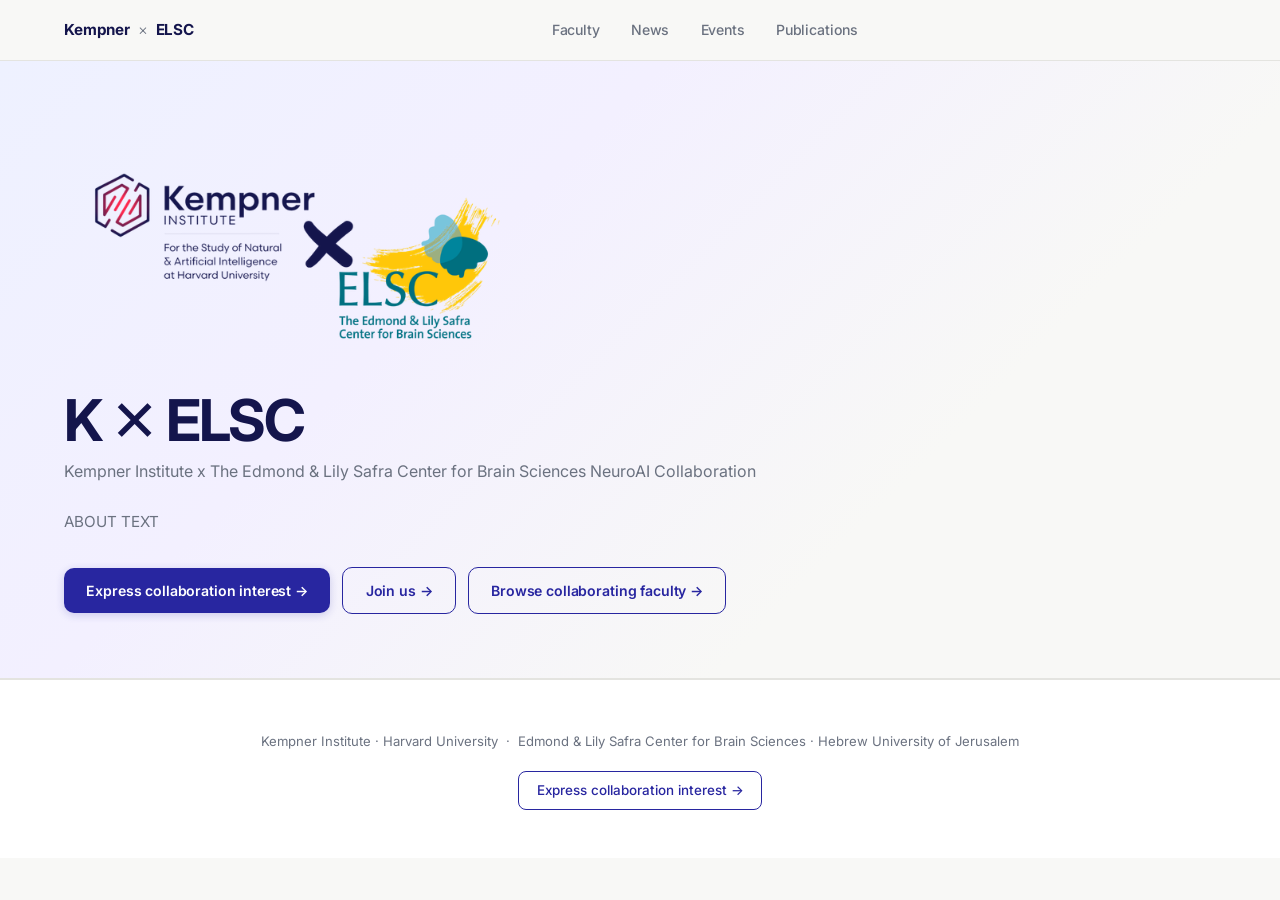
==== commit f7bdf8d4: "Fixing text" ====
--- a/index.html
+++ b/index.html
@@ -50,7 +50,7 @@
         Join us →
       </a>
       <a class="btn-outline" href="faculty.html">
-        Browse faculty →
+        Browse collaborating faculty →
       </a>
     </div>
   </div>
@@ -64,7 +64,7 @@
       Edmond &amp; Lily Safra Center for Brain Sciences · Hebrew University of Jerusalem
     </p>
     <a class="footer-link" href="https://forms.gle/WtfYGuhhZtTuePtv6" target="_blank" rel="noopener">
-      Indicate collaboration interest →
+      Express collaboration interest →
     </a>
   </div>
 </footer>
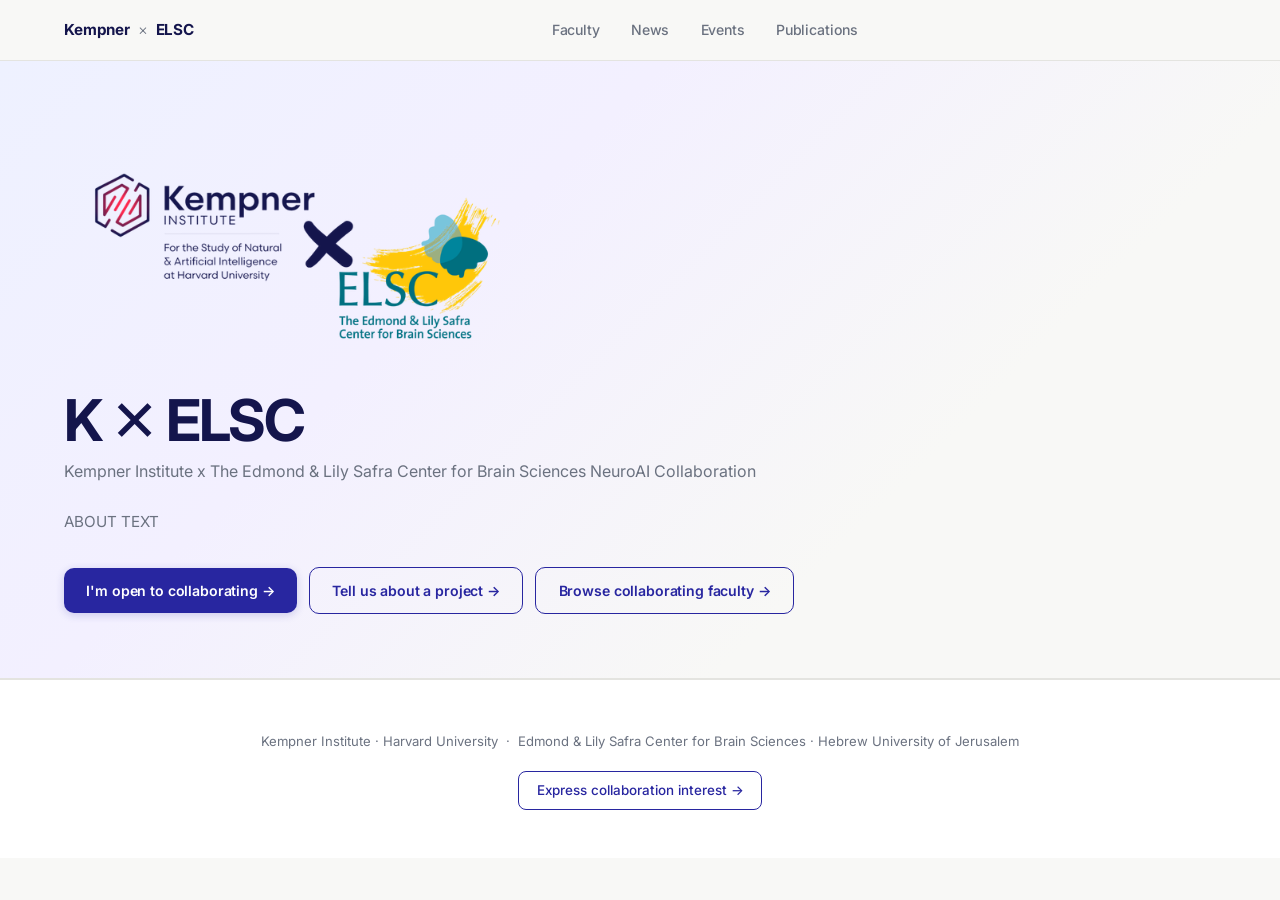
==== commit b5d1f962: "cleaning up.." ====
--- a/index.html
+++ b/index.html
@@ -44,10 +44,10 @@
     </p>
     <div class="hero-ctas">
       <a class="btn" href="https://forms.gle/WtfYGuhhZtTuePtv6" target="_blank" rel="noopener">
-        Express collaboration interest →
+        I'm open to collaborating →
       </a>
       <a class="btn-outline" href="#" target="_blank" rel="noopener">
-        Join us →
+        Tell us about a project  →
       </a>
       <a class="btn-outline" href="faculty.html">
         Browse collaborating faculty →
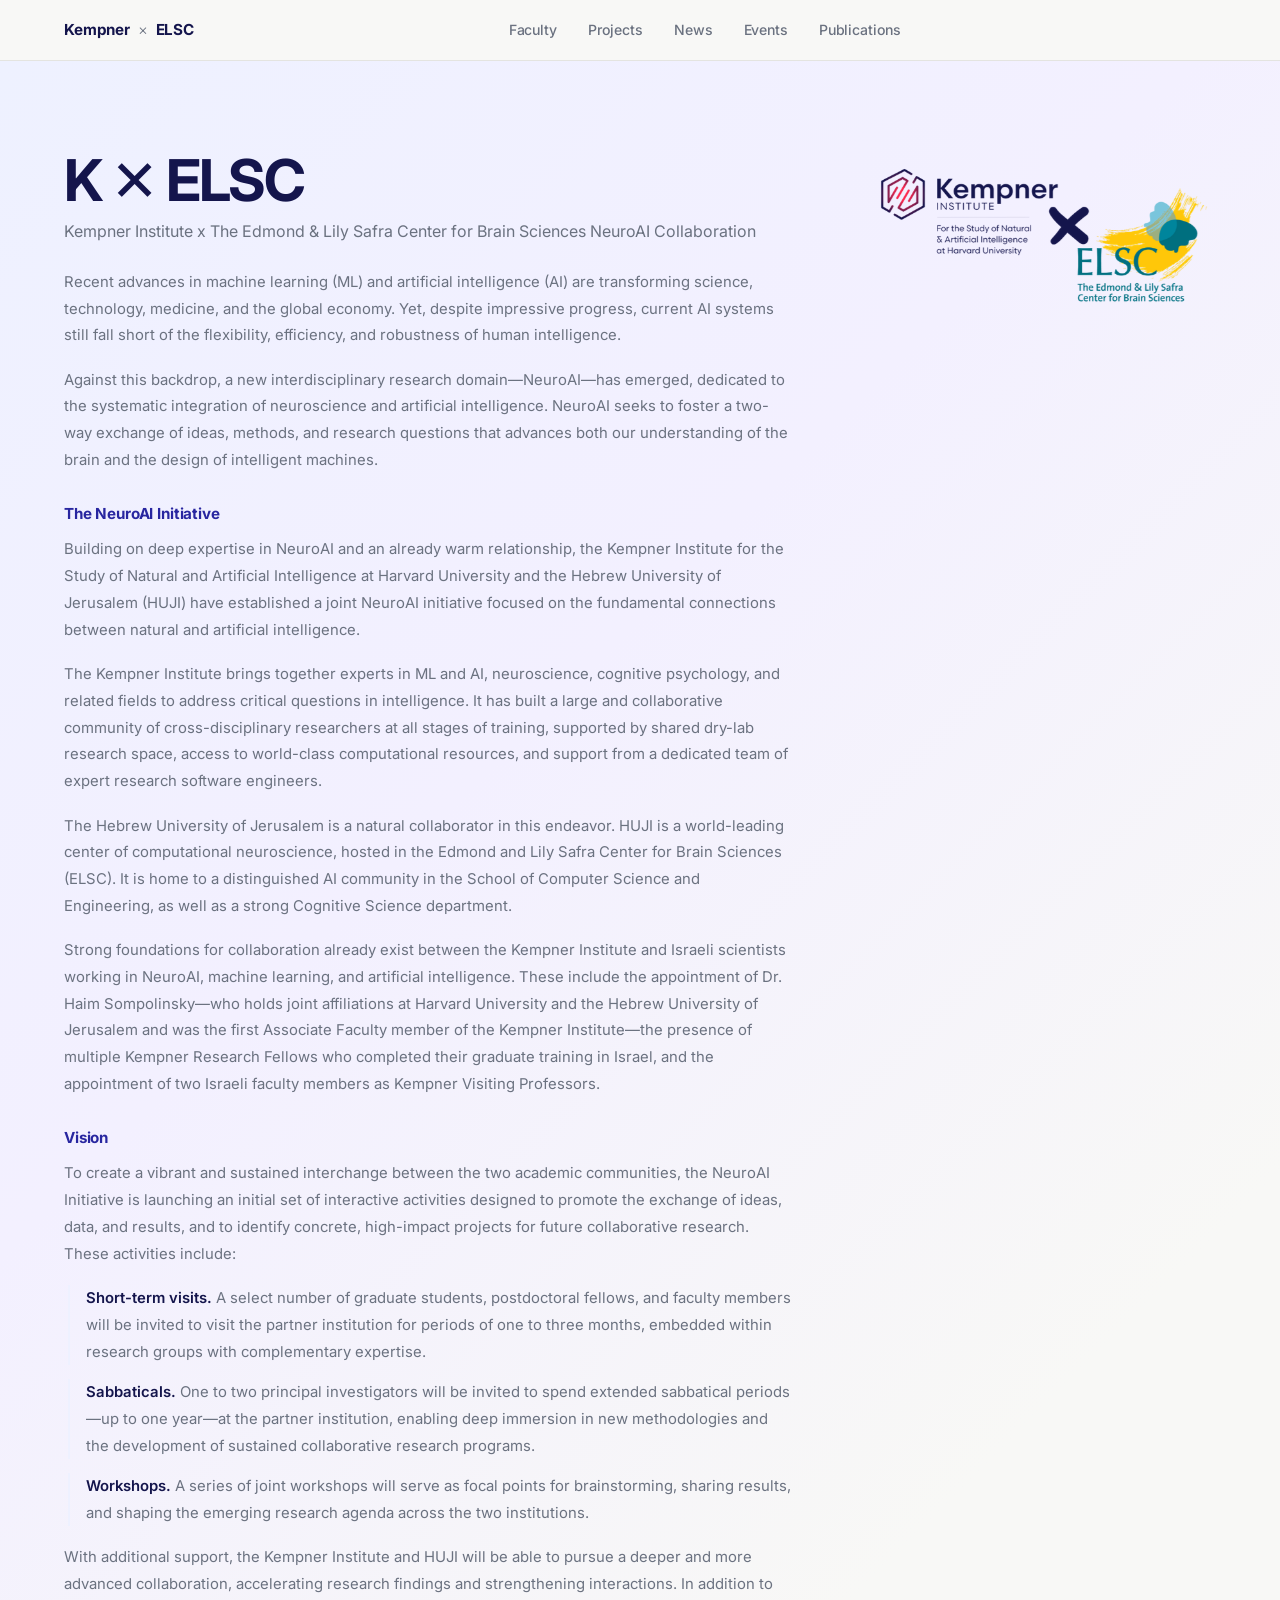
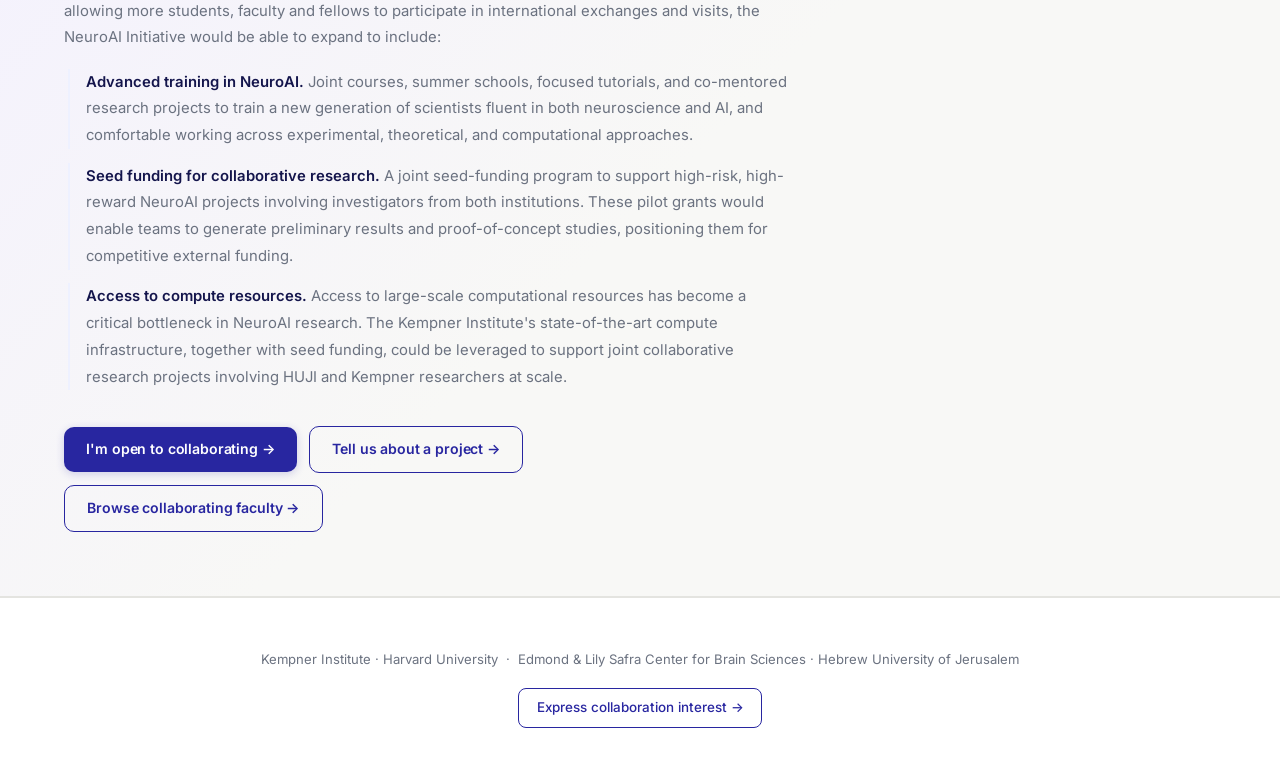
==== commit a7702429: "adding text" ====
--- a/index.html
+++ b/index.html
@@ -16,6 +16,7 @@
     <a class="nav-brand" href="index.html">Kempner <span class="x">×</span> ELSC</a>
     <nav class="nav-links">
       <a href="faculty.html">Faculty</a>
+      <a href="projects.html">Projects</a>
       <a href="news.html">News</a>
       <a href="events.html">Events</a>
       <a href="publications.html">Publications</a>
@@ -26,22 +27,42 @@
 
 <div class="hero">
   <div class="hero-inner">
-    <div class="hero-logos">
-      <img src="images/HUJI_ELSC_lockup.png" alt="Kempner Institute, Harvard" class="hero-logo"
-           onerror="this.style.display='none';this.nextElementSibling.style.display='inline-block'">
-      <!-- Second logo (uncomment to restore two-logo layout):
-      <span class="hero-logo-x">×</span>
-      <img src="images/ELSC-stacked.png" alt="Hebrew University of Jerusalem" class="hero-logo"
-           onerror="this.style.display='none';this.nextElementSibling.style.display='inline-block'">
-      <span class="logo-fallback">Kempner</span>
-      <span class="logo-fallback">ELSC</span>
-      -->
-    </div>
+    <div class="hero-text">
     <h1>K ✕ ELSC</h1>
     <p class="hero-inst">Kempner Institute x The Edmond &amp; Lily Safra Center for Brain Sciences NeuroAI Collaboration</p>
-    <p class="hero-desc">
-      ABOUT TEXT
-    </p>
+    <div class="about-content">
+      <p>Recent advances in machine learning (ML) and artificial intelligence (AI) are transforming science, technology, medicine, and the global economy. Yet, despite impressive progress, current AI systems still fall short of the flexibility, efficiency, and robustness of human intelligence.</p>
+
+      <p>Against this backdrop, a new interdisciplinary research domain—NeuroAI—has emerged, dedicated to the systematic integration of neuroscience and artificial intelligence. NeuroAI seeks to foster a two-way exchange of ideas, methods, and research questions that advances both our understanding of the brain and the design of intelligent machines.</p>
+
+      <h3 class="about-heading">The NeuroAI Initiative</h3>
+
+      <p>Building on deep expertise in NeuroAI and an already warm relationship, the Kempner Institute for the Study of Natural and Artificial Intelligence at Harvard University and the Hebrew University of Jerusalem (HUJI) have established a joint NeuroAI initiative focused on the fundamental connections between natural and artificial intelligence.</p>
+
+      <p>The Kempner Institute brings together experts in ML and AI, neuroscience, cognitive psychology, and related fields to address critical questions in intelligence. It has built a large and collaborative community of cross-disciplinary researchers at all stages of training, supported by shared dry-lab research space, access to world-class computational resources, and support from a dedicated team of expert research software engineers.</p>
+
+      <p>The Hebrew University of Jerusalem is a natural collaborator in this endeavor. HUJI is a world-leading center of computational neuroscience, hosted in the Edmond and Lily Safra Center for Brain Sciences (ELSC). It is home to a distinguished AI community in the School of Computer Science and Engineering, as well as a strong Cognitive Science department.</p>
+
+      <p>Strong foundations for collaboration already exist between the Kempner Institute and Israeli scientists working in NeuroAI, machine learning, and artificial intelligence. These include the appointment of Dr. Haim Sompolinsky—who holds joint affiliations at Harvard University and the Hebrew University of Jerusalem and was the first Associate Faculty member of the Kempner Institute—the presence of multiple Kempner Research Fellows who completed their graduate training in Israel, and the appointment of two Israeli faculty members as Kempner Visiting Professors.</p>
+
+      <h3 class="about-heading">Vision</h3>
+
+      <p>To create a vibrant and sustained interchange between the two academic communities, the NeuroAI Initiative is launching an initial set of interactive activities designed to promote the exchange of ideas, data, and results, and to identify concrete, high-impact projects for future collaborative research. These activities include:</p>
+
+      <ul class="about-list">
+        <li><span class="about-lead">Short-term visits.</span> A select number of graduate students, postdoctoral fellows, and faculty members will be invited to visit the partner institution for periods of one to three months, embedded within research groups with complementary expertise.</li>
+        <li><span class="about-lead">Sabbaticals.</span> One to two principal investigators will be invited to spend extended sabbatical periods—up to one year—at the partner institution, enabling deep immersion in new methodologies and the development of sustained collaborative research programs.</li>
+        <li><span class="about-lead">Workshops.</span> A series of joint workshops will serve as focal points for brainstorming, sharing results, and shaping the emerging research agenda across the two institutions.</li>
+      </ul>
+
+      <p>With additional support, the Kempner Institute and HUJI will be able to pursue a deeper and more advanced collaboration, accelerating research findings and strengthening interactions. In addition to allowing more students, faculty and fellows to participate in international exchanges and visits, the NeuroAI Initiative would be able to expand to include:</p>
+
+      <ul class="about-list">
+        <li><span class="about-lead">Advanced training in NeuroAI.</span> Joint courses, summer schools, focused tutorials, and co-mentored research projects to train a new generation of scientists fluent in both neuroscience and AI, and comfortable working across experimental, theoretical, and computational approaches.</li>
+        <li><span class="about-lead">Seed funding for collaborative research.</span> A joint seed-funding program to support high-risk, high-reward NeuroAI projects involving investigators from both institutions. These pilot grants would enable teams to generate preliminary results and proof-of-concept studies, positioning them for competitive external funding.</li>
+        <li><span class="about-lead">Access to compute resources.</span> Access to large-scale computational resources has become a critical bottleneck in NeuroAI research. The Kempner Institute's state-of-the-art compute infrastructure, together with seed funding, could be leveraged to support joint collaborative research projects involving HUJI and Kempner researchers at scale.</li>
+      </ul>
+    </div>
     <div class="hero-ctas">
       <a class="btn" href="https://forms.gle/WtfYGuhhZtTuePtv6" target="_blank" rel="noopener">
         I'm open to collaborating →
@@ -52,6 +73,11 @@
       <a class="btn-outline" href="faculty.html">
         Browse collaborating faculty →
       </a>
+    </div>
+    </div><!-- end hero-text -->
+    <div class="hero-logos">
+      <img src="images/HUJI_ELSC_lockup.png" alt="Kempner Institute, Harvard" class="hero-logo"
+           onerror="this.style.display='none'">
     </div>
   </div>
 </div>
--- a/styles.css
+++ b/styles.css
@@ -115,19 +115,37 @@
   max-width: 1200px;
   margin: 0 auto;
   padding: 5.5rem 1.5rem 4rem;
-}
+  display: grid;
+  grid-template-columns: 1fr 360px;
+  gap: 4rem;
+  align-items: start;
+}
+.hero-text { min-width: 0; }
 .hero-logos {
-  display: flex;
-  align-items: center;
-  gap: 1.25rem;
-  margin-bottom: 2.5rem;
+  position: sticky;
+  top: 80px;
+  display: flex;
+  align-items: flex-start;
+  justify-content: flex-end;
 }
 .hero-logo {
-  height: 200px;
-  max-width: 600px;
+  width: 100%;
+  height: auto;
+  max-width: 420px;
   object-fit: contain;
-  object-position: left center;
   display: block;
+}
+@media (max-width: 860px) {
+  .hero-inner {
+    grid-template-columns: 1fr;
+    gap: 2rem;
+  }
+  .hero-logos {
+    position: static;
+    justify-content: flex-start;
+    order: -1;
+  }
+  .hero-logo { max-width: 260px; }
 }
 .logo-fallback {
   display: none;
@@ -159,6 +177,45 @@
   color: var(--muted);
   line-height: 1.75;
   margin-bottom: 2rem;
+}
+
+/* ── ABOUT CONTENT ── */
+.about-content {
+  max-width: 760px;
+  margin-bottom: 2.25rem;
+}
+.about-content p {
+  font-size: 0.93rem;
+  color: var(--muted);
+  line-height: 1.8;
+  margin-bottom: 1.1rem;
+}
+.about-heading {
+  font-size: 0.95rem;
+  font-weight: 700;
+  color: var(--accent);
+  letter-spacing: -0.01em;
+  margin-top: 1.75rem;
+  margin-bottom: 0.65rem;
+}
+.about-list {
+  list-style: none;
+  display: flex;
+  flex-direction: column;
+  gap: 0.85rem;
+  margin-bottom: 1.1rem;
+  padding-left: 0.25rem;
+}
+.about-list li {
+  font-size: 0.93rem;
+  color: var(--muted);
+  line-height: 1.8;
+  padding-left: 1rem;
+  border-left: 2.5px solid var(--accent-bg);
+}
+.about-lead {
+  font-weight: 600;
+  color: var(--ink);
 }
 
 /* ── PAGE HEADER (sub-pages) ── */
@@ -358,6 +415,57 @@
   color: var(--tag-fg);
   padding: 0.18rem 0.5rem;
   border-radius: 20px;
+}
+
+/* ── PROJECT CARDS ── */
+.projects-list { list-style: none; display: flex; flex-direction: column; gap: 1.5rem; }
+.project-card {
+  background: var(--surface);
+  border: 1px solid var(--border);
+  border-radius: 14px;
+  padding: 2rem 2.25rem;
+  position: relative;
+  transition: box-shadow 0.2s ease, border-color 0.2s ease;
+}
+.project-card::before {
+  content: '';
+  position: absolute;
+  top: 0; left: 0;
+  width: 4px;
+  height: 100%;
+  background: var(--accent);
+  border-radius: 14px 0 0 14px;
+  opacity: 0.35;
+  transition: opacity 0.2s ease;
+}
+.project-card:hover {
+  box-shadow: 0 8px 28px rgba(40,38,160,0.09);
+  border-color: rgba(40,38,160,0.25);
+}
+.project-card:hover::before { opacity: 1; }
+.project-pis {
+  font-size: 1rem;
+  font-weight: 700;
+  color: var(--ink);
+  letter-spacing: -0.02em;
+  margin-bottom: 0.65rem;
+  line-height: 1.35;
+}
+.project-pi-sep {
+  color: var(--muted);
+  font-weight: 300;
+  margin: 0 0.4rem;
+}
+.project-blurb {
+  font-size: 0.88rem;
+  color: var(--muted);
+  line-height: 1.75;
+}
+.project-tags {
+  display: flex;
+  flex-wrap: wrap;
+  gap: 0.3rem;
+  margin-top: 1rem;
 }
 
 /* ── NEWS LIST ── */
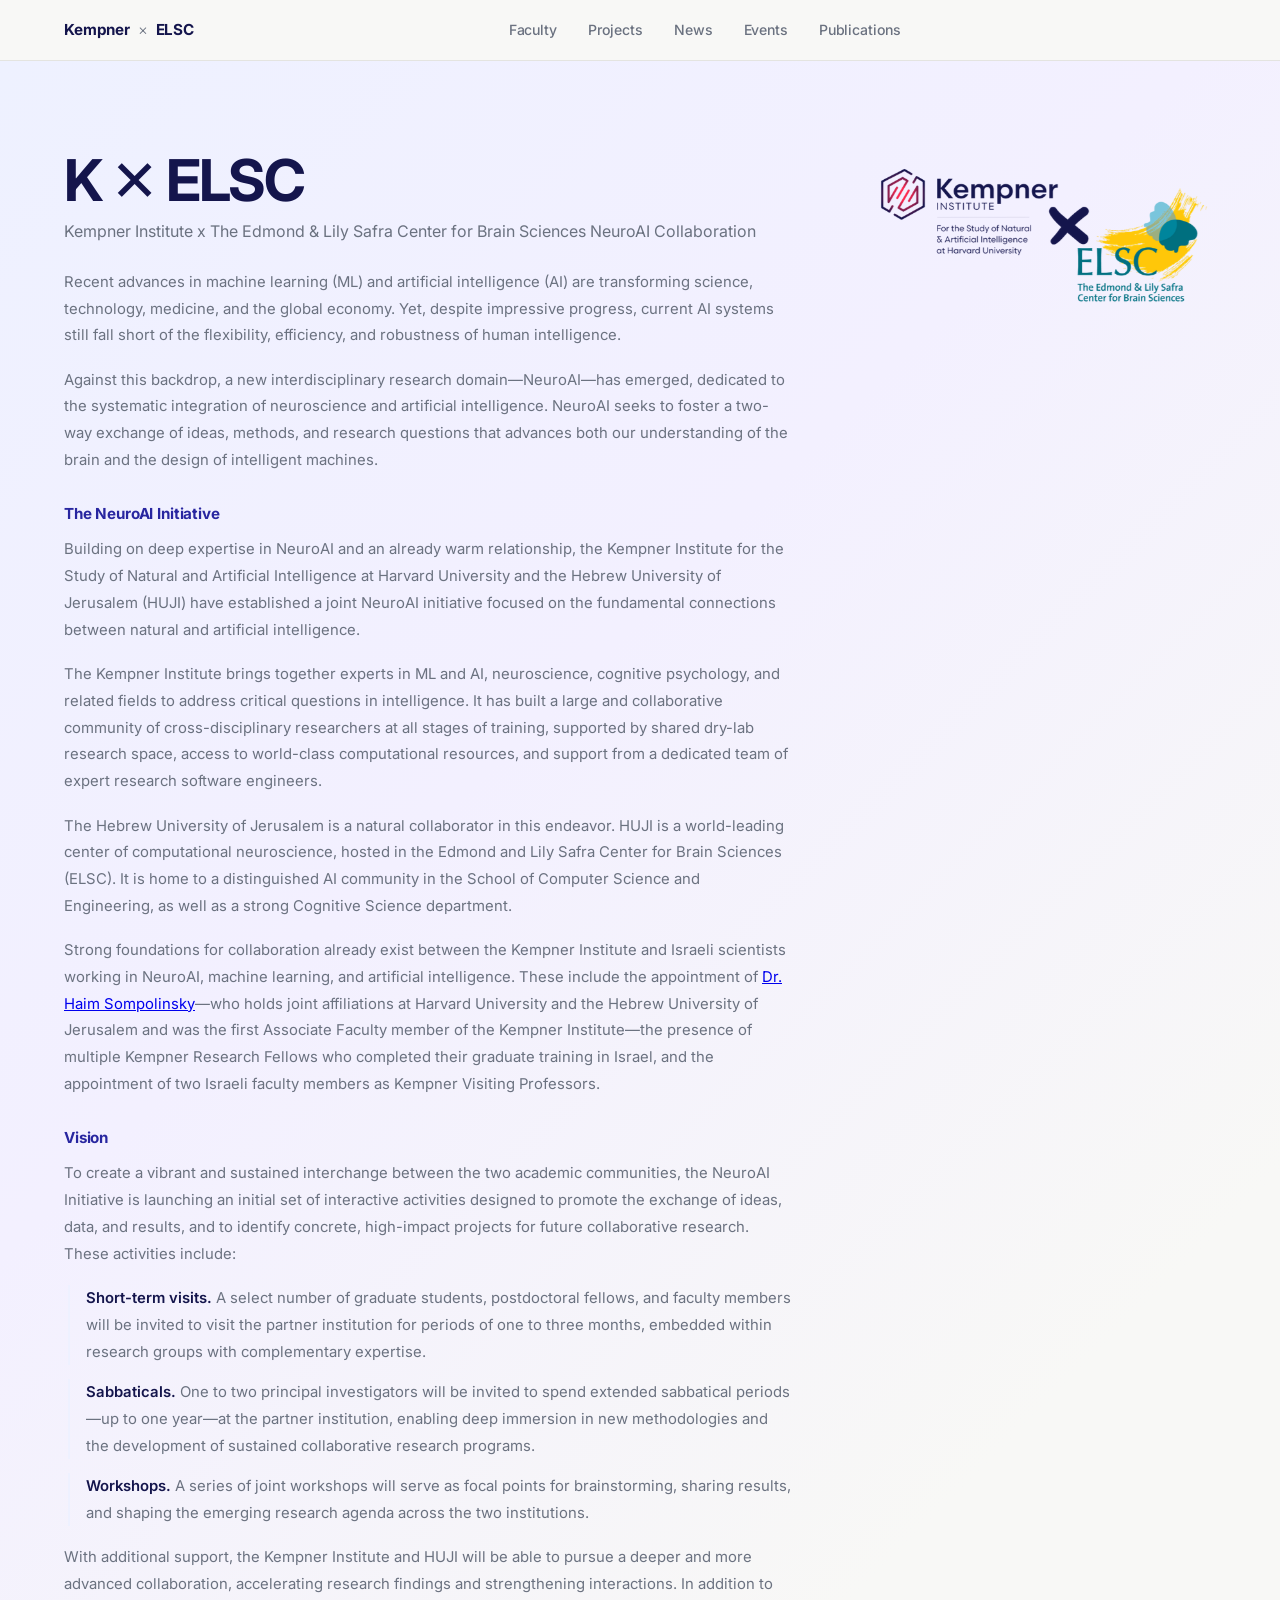
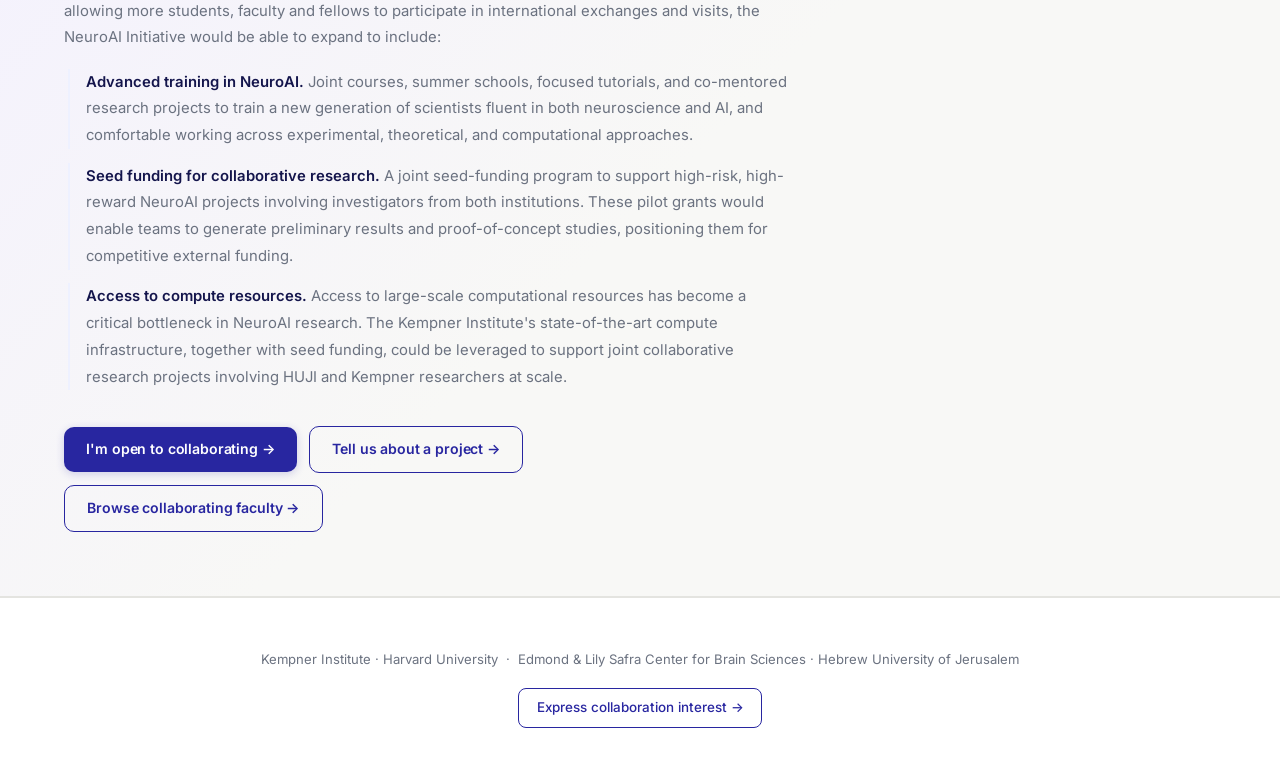
==== commit a8876ef9: "adding link" ====
--- a/index.html
+++ b/index.html
@@ -43,7 +43,7 @@
 
       <p>The Hebrew University of Jerusalem is a natural collaborator in this endeavor. HUJI is a world-leading center of computational neuroscience, hosted in the Edmond and Lily Safra Center for Brain Sciences (ELSC). It is home to a distinguished AI community in the School of Computer Science and Engineering, as well as a strong Cognitive Science department.</p>
 
-      <p>Strong foundations for collaboration already exist between the Kempner Institute and Israeli scientists working in NeuroAI, machine learning, and artificial intelligence. These include the appointment of Dr. Haim Sompolinsky—who holds joint affiliations at Harvard University and the Hebrew University of Jerusalem and was the first Associate Faculty member of the Kempner Institute—the presence of multiple Kempner Research Fellows who completed their graduate training in Israel, and the appointment of two Israeli faculty members as Kempner Visiting Professors.</p>
+      <p>Strong foundations for collaboration already exist between the Kempner Institute and Israeli scientists working in NeuroAI, machine learning, and artificial intelligence. These include the appointment of <a href="https://www.mcb.harvard.edu/directory/haim-sompolinsky/" target="_blank" rel="noopener">Dr. Haim Sompolinsky</a>—who holds joint affiliations at Harvard University and the Hebrew University of Jerusalem and was the first Associate Faculty member of the Kempner Institute—the presence of multiple Kempner Research Fellows who completed their graduate training in Israel, and the appointment of two Israeli faculty members as Kempner Visiting Professors.</p>
 
       <h3 class="about-heading">Vision</h3>
 
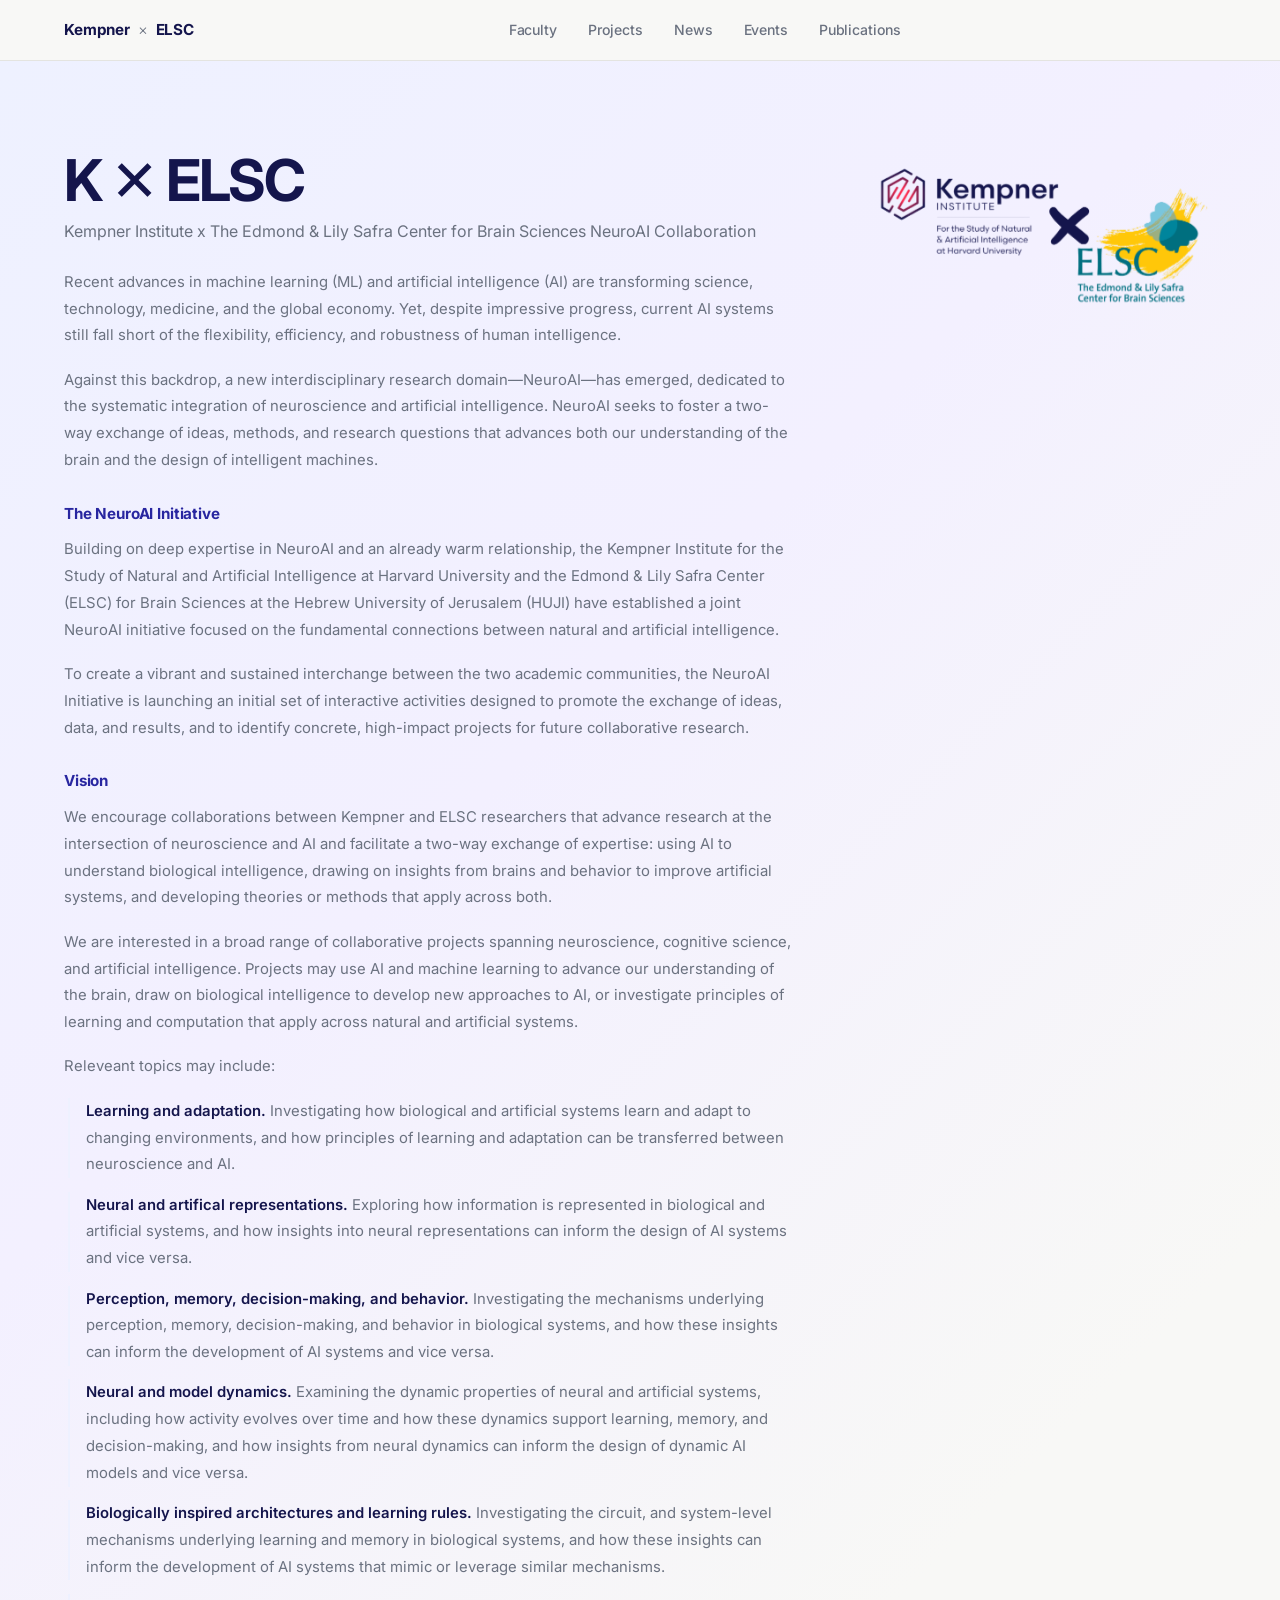
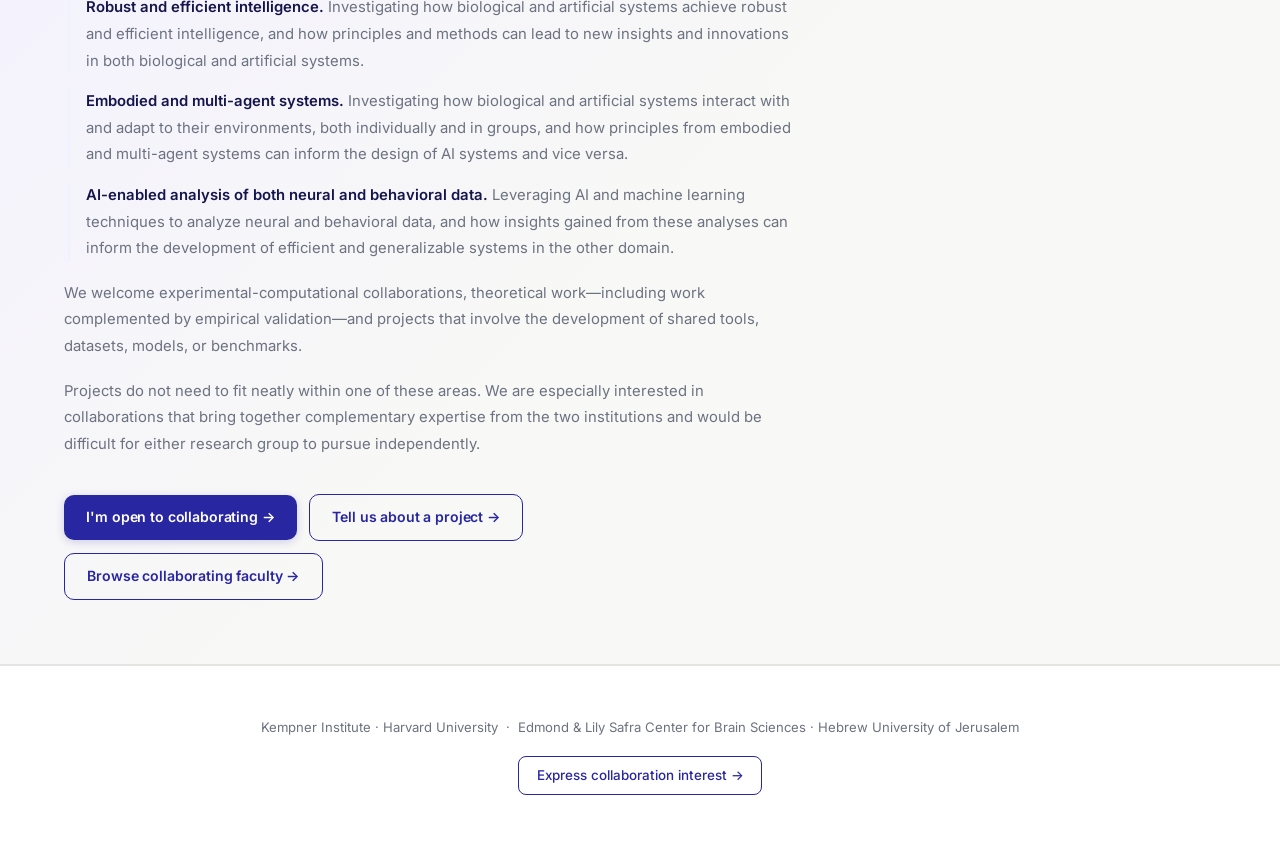
==== commit 496a5022: "updating text and links" ====
--- a/index.html
+++ b/index.html
@@ -37,37 +37,37 @@
 
       <h3 class="about-heading">The NeuroAI Initiative</h3>
 
-      <p>Building on deep expertise in NeuroAI and an already warm relationship, the Kempner Institute for the Study of Natural and Artificial Intelligence at Harvard University and the Hebrew University of Jerusalem (HUJI) have established a joint NeuroAI initiative focused on the fundamental connections between natural and artificial intelligence.</p>
+      <p>Building on deep expertise in NeuroAI and an already warm relationship, the Kempner Institute for the Study of Natural and Artificial Intelligence at Harvard University and the Edmond & Lily Safra Center (ELSC) for Brain Sciences at the Hebrew University of Jerusalem (HUJI) have established a joint NeuroAI initiative focused on the fundamental connections between natural and artificial intelligence.</p>
 
-      <p>The Kempner Institute brings together experts in ML and AI, neuroscience, cognitive psychology, and related fields to address critical questions in intelligence. It has built a large and collaborative community of cross-disciplinary researchers at all stages of training, supported by shared dry-lab research space, access to world-class computational resources, and support from a dedicated team of expert research software engineers.</p>
-
-      <p>The Hebrew University of Jerusalem is a natural collaborator in this endeavor. HUJI is a world-leading center of computational neuroscience, hosted in the Edmond and Lily Safra Center for Brain Sciences (ELSC). It is home to a distinguished AI community in the School of Computer Science and Engineering, as well as a strong Cognitive Science department.</p>
-
-      <p>Strong foundations for collaboration already exist between the Kempner Institute and Israeli scientists working in NeuroAI, machine learning, and artificial intelligence. These include the appointment of <a href="https://www.mcb.harvard.edu/directory/haim-sompolinsky/" target="_blank" rel="noopener">Dr. Haim Sompolinsky</a>—who holds joint affiliations at Harvard University and the Hebrew University of Jerusalem and was the first Associate Faculty member of the Kempner Institute—the presence of multiple Kempner Research Fellows who completed their graduate training in Israel, and the appointment of two Israeli faculty members as Kempner Visiting Professors.</p>
+      <p>To create a vibrant and sustained interchange between the two academic communities, the NeuroAI Initiative is launching an initial set of interactive activities designed to promote the exchange of ideas, data, and results, and to identify concrete, high-impact projects for future collaborative research.</p>
 
       <h3 class="about-heading">Vision</h3>
+      <p>We encourage collaborations between Kempner and ELSC researchers that advance research at the intersection of neuroscience and AI and facilitate a two-way exchange of expertise: using AI to understand biological intelligence, drawing on insights from brains and behavior to improve artificial systems, and developing theories or methods that apply across both.</p>
 
-      <p>To create a vibrant and sustained interchange between the two academic communities, the NeuroAI Initiative is launching an initial set of interactive activities designed to promote the exchange of ideas, data, and results, and to identify concrete, high-impact projects for future collaborative research. These activities include:</p>
+      <p>We are interested in a broad range of collaborative projects spanning neuroscience, cognitive science, and artificial intelligence. Projects may use AI and machine learning to advance our understanding of the brain, draw on biological intelligence to develop new approaches to AI, or investigate principles of learning and computation that apply across natural and artificial systems.</p>
 
+      <p class="intro-text">Releveant topics may include:</p>
       <ul class="about-list">
-        <li><span class="about-lead">Short-term visits.</span> A select number of graduate students, postdoctoral fellows, and faculty members will be invited to visit the partner institution for periods of one to three months, embedded within research groups with complementary expertise.</li>
-        <li><span class="about-lead">Sabbaticals.</span> One to two principal investigators will be invited to spend extended sabbatical periods—up to one year—at the partner institution, enabling deep immersion in new methodologies and the development of sustained collaborative research programs.</li>
-        <li><span class="about-lead">Workshops.</span> A series of joint workshops will serve as focal points for brainstorming, sharing results, and shaping the emerging research agenda across the two institutions.</li>
+        <li><span class="about-lead">Learning and adaptation.</span> Investigating how biological and artificial systems learn and adapt to changing environments, and how principles of learning and adaptation can be transferred between neuroscience and AI.</li>
+        <li><span class="about-lead">Neural and artifical representations.</span> Exploring how information is represented in biological and artificial systems, and how insights into neural representations can inform the design of AI systems and vice versa.</li>
+        <li><span class="about-lead">Perception, memory, decision-making, and behavior.</span> Investigating the mechanisms underlying perception, memory, decision-making, and behavior in biological systems, and how these insights can inform the development of AI systems and vice versa.</li>
+        <li><span class="about-lead">Neural and model dynamics.</span> Examining the dynamic properties of neural and artificial systems, including how activity evolves over time and how these dynamics support learning, memory, and decision-making, and how insights from neural dynamics can inform the design of dynamic AI models and vice versa.</li>
+        <li><span class="about-lead">Biologically inspired architectures and learning rules.</span> Investigating the circuit, and system-level mechanisms underlying learning and memory in biological systems, and how these insights can inform the development of AI systems that mimic or leverage similar mechanisms.</li>
+        <li><span class="about-lead">Robust and efficient intelligence.</span> Investigating how biological and artificial systems achieve robust and efficient intelligence, and how principles and methods can lead to new insights and innovations in both biological and artificial systems.</li>
+        <li><span class="about-lead">Embodied and multi-agent systems.</span> Investigating how biological and artificial systems interact with and adapt to their environments, both individually and in groups, and how principles from embodied and multi-agent systems can inform the design of AI systems and vice versa.</li>
+        <li><span class="about-lead">AI-enabled analysis of both neural and behavioral data.</span> Leveraging AI and machine learning techniques to analyze neural and behavioral data, and how insights gained from these analyses can inform the development of efficient and generalizable systems in the other domain.</li>
       </ul>
 
-      <p>With additional support, the Kempner Institute and HUJI will be able to pursue a deeper and more advanced collaboration, accelerating research findings and strengthening interactions. In addition to allowing more students, faculty and fellows to participate in international exchanges and visits, the NeuroAI Initiative would be able to expand to include:</p>
+      <p>We welcome experimental-computational collaborations, theoretical work—including work complemented by empirical validation—and projects that involve the development of shared tools, datasets, models, or benchmarks.</p>
 
-      <ul class="about-list">
-        <li><span class="about-lead">Advanced training in NeuroAI.</span> Joint courses, summer schools, focused tutorials, and co-mentored research projects to train a new generation of scientists fluent in both neuroscience and AI, and comfortable working across experimental, theoretical, and computational approaches.</li>
-        <li><span class="about-lead">Seed funding for collaborative research.</span> A joint seed-funding program to support high-risk, high-reward NeuroAI projects involving investigators from both institutions. These pilot grants would enable teams to generate preliminary results and proof-of-concept studies, positioning them for competitive external funding.</li>
-        <li><span class="about-lead">Access to compute resources.</span> Access to large-scale computational resources has become a critical bottleneck in NeuroAI research. The Kempner Institute's state-of-the-art compute infrastructure, together with seed funding, could be leveraged to support joint collaborative research projects involving HUJI and Kempner researchers at scale.</li>
-      </ul>
+      <p>Projects do not need to fit neatly within one of these areas. We are especially interested in collaborations that bring together complementary expertise from the two institutions and would be difficult for either research group to pursue independently.</p>
+
     </div>
     <div class="hero-ctas">
-      <a class="btn" href="https://forms.gle/WtfYGuhhZtTuePtv6" target="_blank" rel="noopener">
+      <a class="btn" href="https://forms.gle/oojbxJa9HJ1srtpV8" target="_blank" rel="noopener">
         I'm open to collaborating →
       </a>
-      <a class="btn-outline" href="#" target="_blank" rel="noopener">
+      <a class="btn-outline" href="https://forms.gle/vizL3qGBsLnCp2Z67" target="_blank" rel="noopener">
         Tell us about a project  →
       </a>
       <a class="btn-outline" href="faculty.html">
@@ -89,7 +89,7 @@
       &nbsp;·&nbsp;
       Edmond &amp; Lily Safra Center for Brain Sciences · Hebrew University of Jerusalem
     </p>
-    <a class="footer-link" href="https://forms.gle/WtfYGuhhZtTuePtv6" target="_blank" rel="noopener">
+    <a class="footer-link" href="https://forms.gle/8bMjVYUCSQXRoCqAA" target="_blank" rel="noopener">
       Express collaboration interest →
     </a>
   </div>
